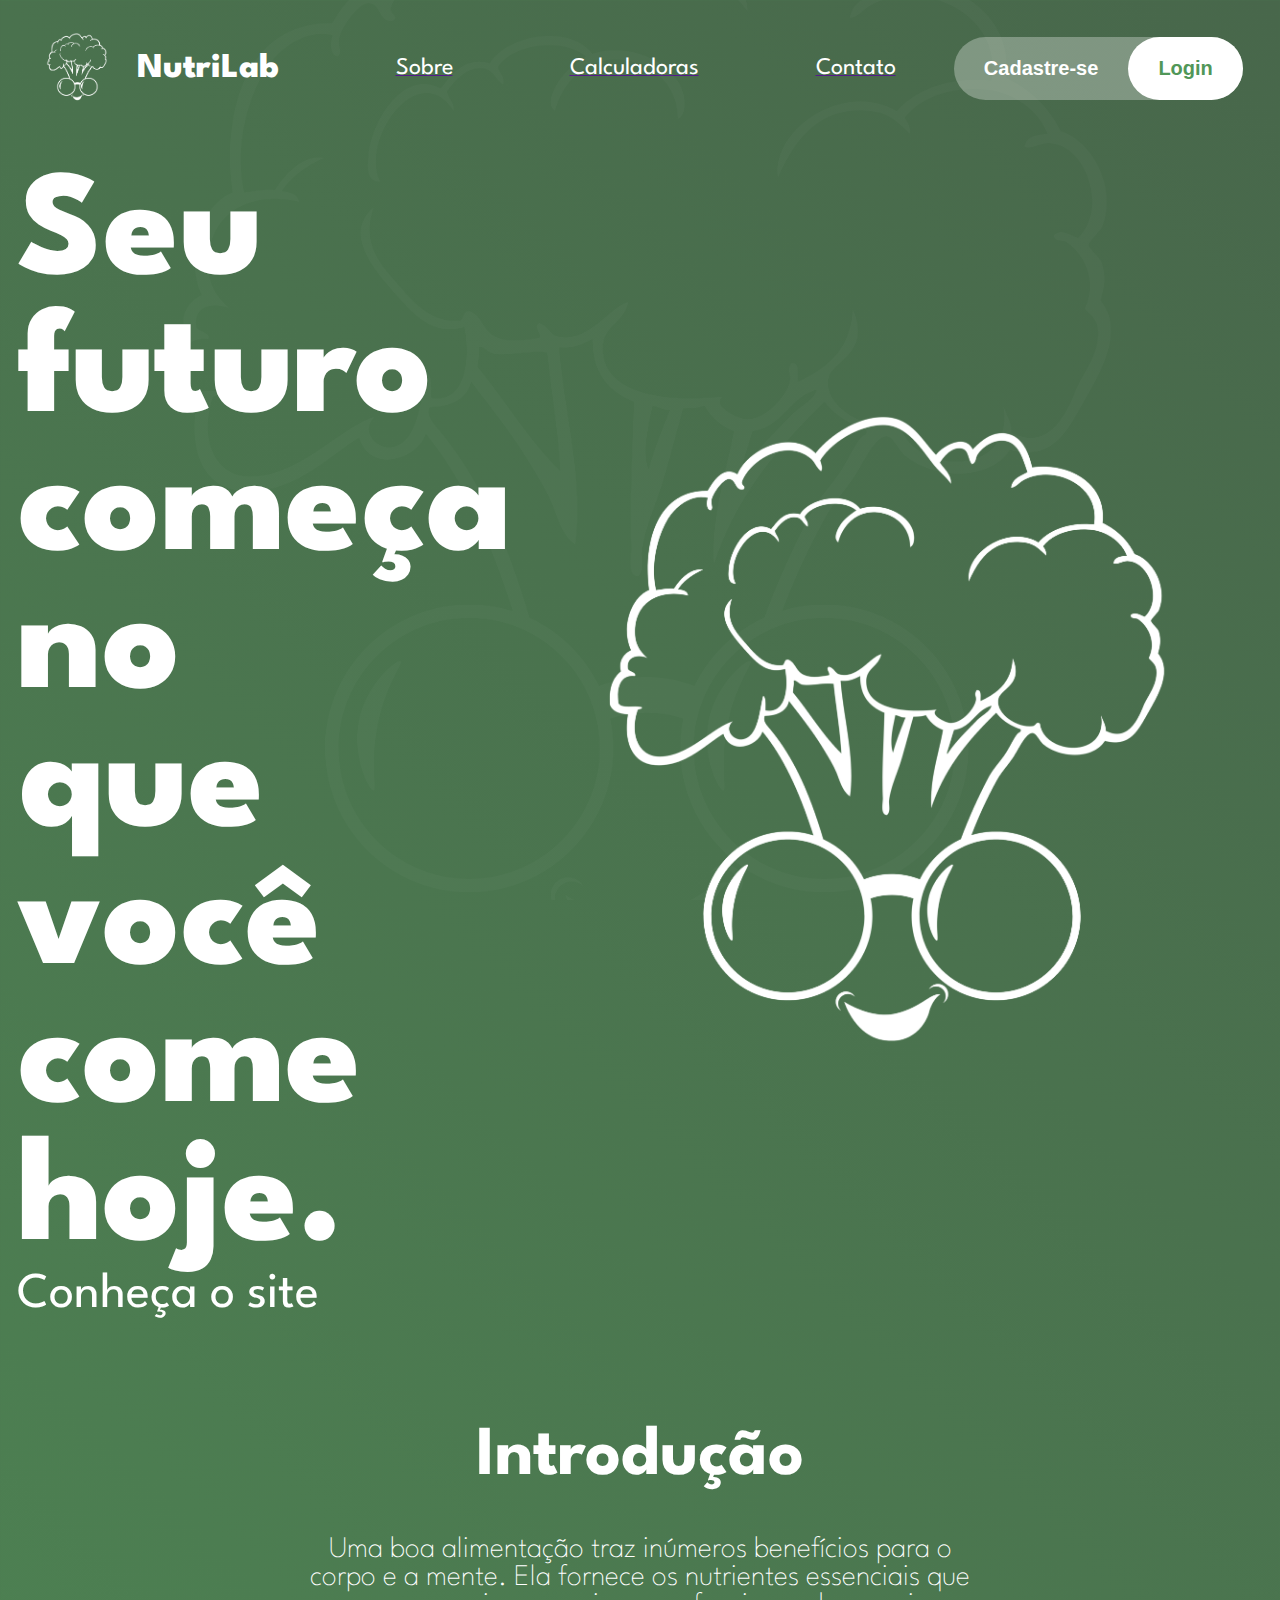
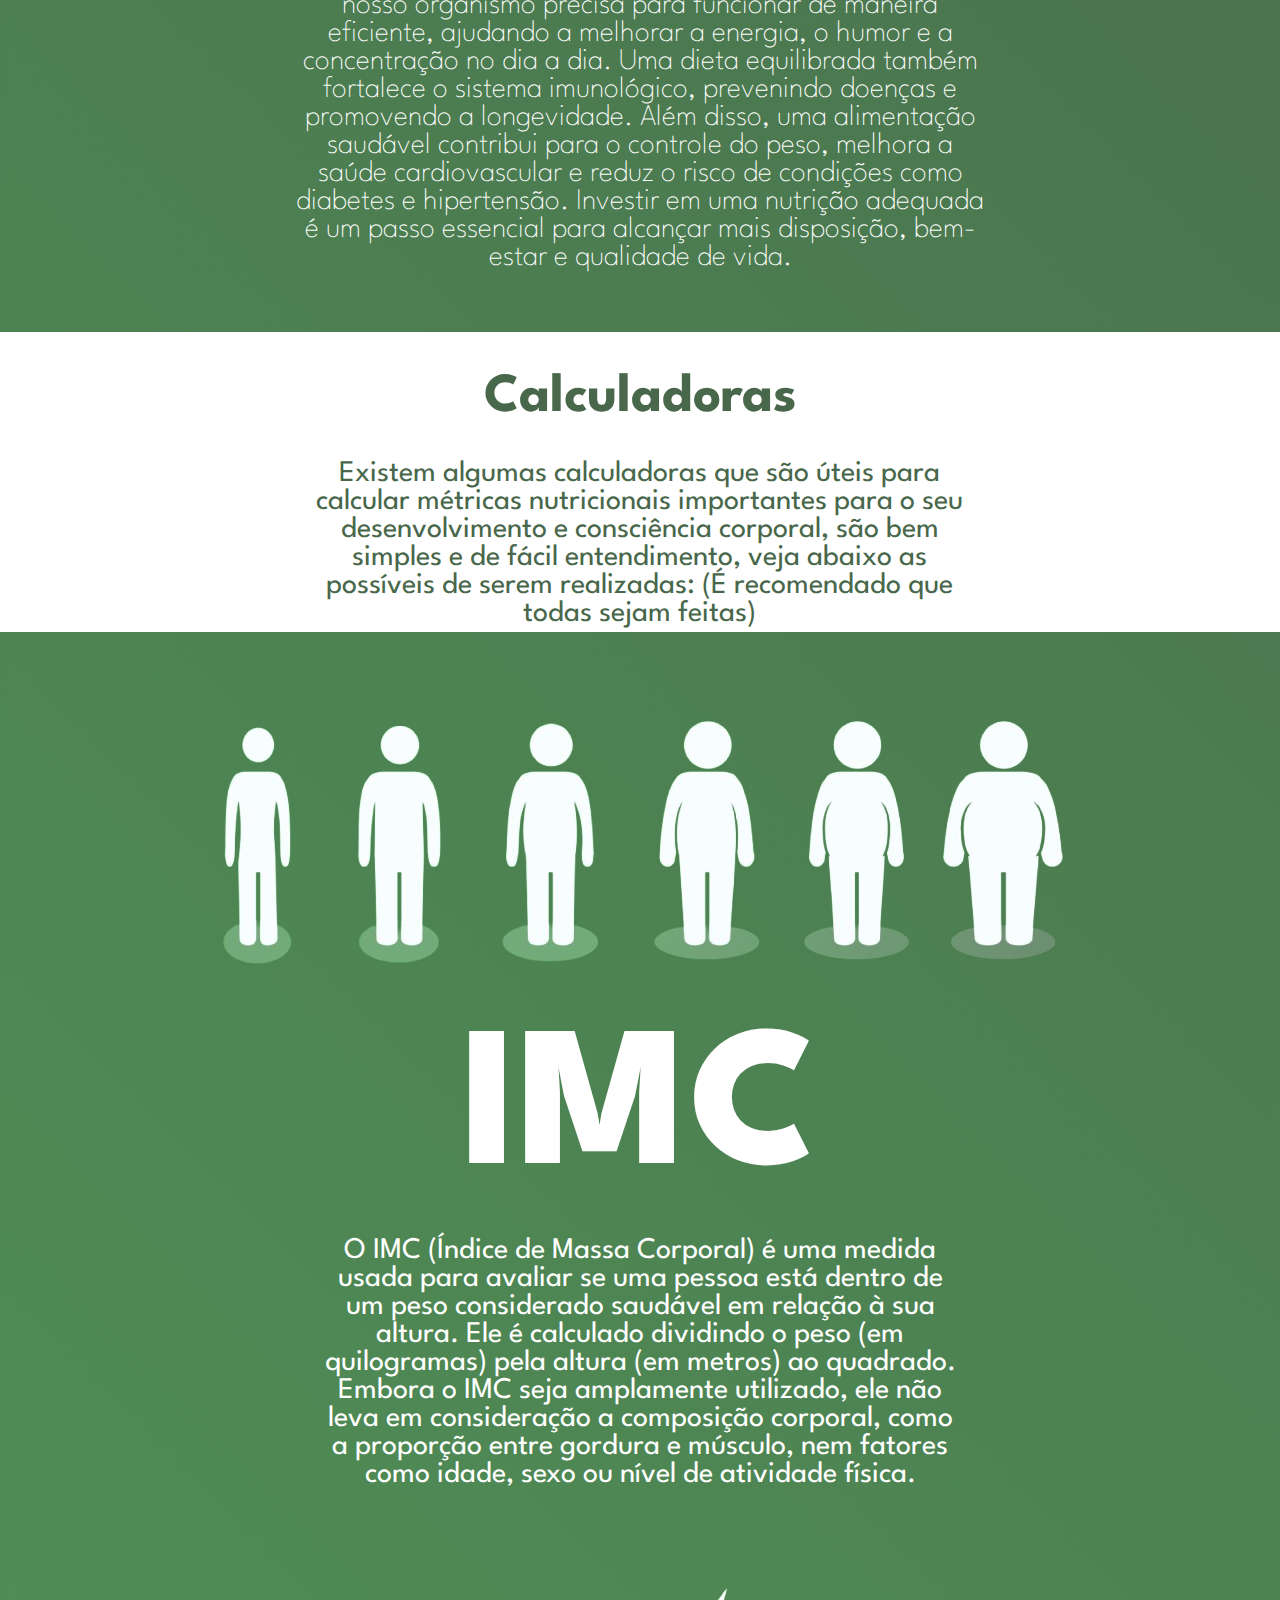
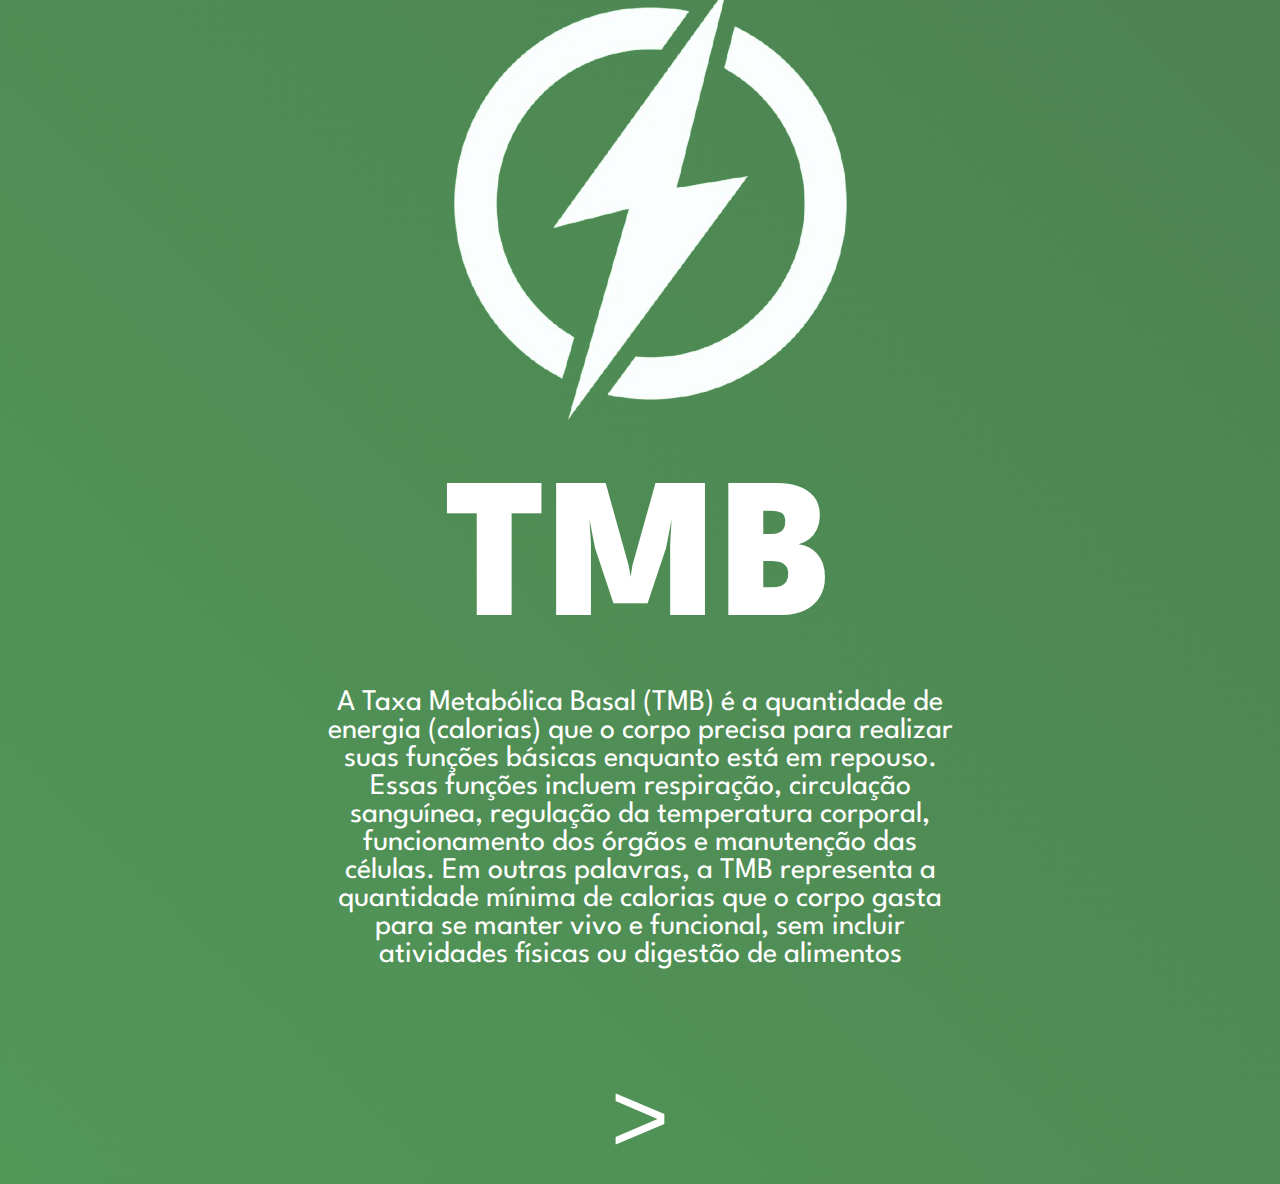
==== index.html @ c56b8fe9 "Atualização" ====
<!DOCTYPE html>
<html lang="pt-br">

<head>
    <meta charset="UTF-8">
    <meta name="viewport" content="width=device-width, initial-scale=1.0">
    <title>NutriLab</title>

    <link rel="stylesheet" href="./style.css">
    <link href="https://fonts.googleapis.com/css2?family=League+Spartan:wght@400;700&display=swap" rel="stylesheet">

</head>

<body>

    <div class="navbar">

        <div class="logonavbar">
            <img src="./assets/2.png" alt=""> <span>NutriLab</span>
        </div>

        <div class="itens">
            <a href=""><span>Sobre</span></a>
            <a href=""><span>Calculadoras</span></a>
            <a href=""><span>Contato</span></a>
        </div>

        <div class="botoes">

            <div class="botao1">
                <button onclick="cadastrar()">
                    <a href=""><span>Cadastre-se</span></a>
                </button>
            </div>

            <div class="botao2">
                <button onclick="login()">
                    <a href=""><span>Login</span></a>
                </button>
            </div>

        </div>

    </div>

    <div class="banner">

        <div class="textos">

            <div class="slogan">

                <span>

                    Seu futuro <br>
                    começa no <br>
                    que você <br>
                    come hoje. <br>

                </span>

            </div>

            <div class="mensagem">

                <span>Conheça o site</span>

            </div>

        </div>

        <div class="imagemBanner">

            <img src="./assets/2.png" alt="">

        </div>

    </div>

    <div class="alinhar">

        <div class="introducao">

            <h1>Introdução</h1>

            <span>
                Uma boa alimentação traz inúmeros benefícios para o corpo e a mente. Ela fornece os nutrientes
                essenciais que nosso organismo precisa para funcionar de maneira eficiente, ajudando a melhorar a
                energia, o humor e a concentração no dia a dia. Uma dieta equilibrada também fortalece o sistema
                imunológico, prevenindo doenças e promovendo a longevidade. Além disso, uma alimentação saudável
                contribui para o controle do peso, melhora a saúde cardiovascular e reduz o risco de condições como
                diabetes e hipertensão. Investir em uma nutrição adequada é um passo essencial para alcançar mais
                disposição, bem-estar e qualidade de vida.
            </span>

        </div>

        <div class="calc">

            <h1>Calculadoras</h1>

            <span>
                Existem algumas calculadoras que são úteis para calcular métricas nutricionais importantes para
                o seu desenvolvimento e consciência corporal, são bem simples e de fácil entendimento, veja abaixo
                as possíveis de serem realizadas: (É recomendado que todas sejam feitas)
            </span>

        </div>

        <div class="calculadora">

            <div class="imgText">

                <div class="imgIMC">

                    <img src="./assets/imc-removebg-preview.png" alt="">

                </div>

                <div class="name">

                    <span>IMC</span>

                </div>

                <div class="desc">

                    <p>O IMC (Índice de Massa Corporal) é uma medida usada para avaliar se uma pessoa está dentro de um
                        peso considerado saudável em relação à sua altura. Ele é calculado dividindo o peso (em
                        quilogramas) pela altura (em metros) ao quadrado. Embora o IMC seja amplamente utilizado, ele
                        não leva em consideração a composição corporal, como a proporção entre gordura e músculo, nem
                        fatores como idade, sexo ou nível de atividade física.</p>

                </div>

            </div>

        </div>

        <div class="calculadora">

            <div class="imgText">

                <div class="imgIMC">

                    <img src="./assets/tmb-removebg-preview.png" alt="">

                </div>

                <div class="name">

                    <span>TMB</span>

                </div>

                <div class="desc">

                    <p>A Taxa Metabólica Basal (TMB) é a quantidade de energia (calorias) que o corpo precisa para
                        realizar suas funções básicas enquanto está em repouso. Essas funções incluem respiração,
                        circulação sanguínea, regulação da temperatura corporal, funcionamento dos órgãos e manutenção
                        das células. Em outras palavras, a TMB representa a quantidade mínima de calorias que o corpo
                        gasta para se manter vivo e funcional, sem incluir atividades físicas ou digestão de alimentos
                    </p>

                </div>

            </div>

        </div>

        <div class="botaoTroca">

            <button onclick="trocar()">></button>

        </div>

    </div>

</body>

</html>
---- style.css ----
body {
    font-family: 'League Spartan', sans-serif;
    background-image: linear-gradient(45deg, #519758, #48674B);
    display: flex;
    flex-direction: column;
    justify-content: center;
}

body::before {
    content: "";
    position: absolute;
    top: 0;
    left: 0;
    width: 100%;
    height: 100%;
    background-image: url(./assets/2.png);
    background-size: cover;
    background-position: center;
    z-index: 1;
    opacity: 0.025;
}

.navbar {
    color: white;
    display: flex;
    justify-content: space-around;
    flex-direction: row;
    align-items: center;
    margin-top: 20px;
}

.logonavbar {
    display: flex;
    align-items: center;
    width: 300px;
}

.logonavbar img {
    width: 80px;
}

.logonavbar span {
    padding-left: 20px;
    font-size: 35px;
    font-weight: 800;
}

.itens span {
    font-size: 150%;
    color: #fff;
}

.itens {
    width: 500px;
    display: flex;
    justify-content: space-between;
    align-items: center;
}

.botoes {
    display: flex;
    background-color: rgba(255, 255, 255, 0.30);
    border-radius: 40px;
    }

.botao1 button {
        background: none;
        color: white;
        border: none;
        border-radius: 10px;
        padding: 20px 30px 20px 30px;
        font-weight: 550;
        font-size: 20px;
        border-radius: 60px;
    }
    
    .botao2 button {
        background-color: #fff;
        color: white;
        border: none;
        border-radius: 10px;
        padding: 20px 30px 20px 30px;
        font-weight: 550;
        font-size: 20px;
        border-radius: 60px;
}

.botao2 a {
    color: #519758;
    text-decoration: none;
}

.botao1 a {
    color: #fff;
    text-decoration: none;
}

.banner {
    display: flex;
    justify-content: center;
    align-items: center;
    padding: 60px;
}

.banner img {
    width: 750px;
}

.banner .slogan span {
    font-size: 150px;
    color: #fff;
    font-weight: 800;
    
}

.banner .mensagem span {
    font-size: 50px;
    color: #fff;
}

.alinhar {
    display: flex;
    justify-content: center;
    align-items: center;
    flex-direction: column;
    gap: 60px;
}

.introducao {
    display: flex;
    flex-direction: column;
    justify-content: center;
    align-items: center;
}

.introducao h1 {
    color: #fff;
    font-size: 70px;
}

.introducao span {
    color: #fff;
    font-size: 30px;
    text-align: center;
    width: 55%;
    font-weight:lighter;
}

.calc {
    display: flex;
    flex-direction: column;
    justify-content: center;
    align-items: center;
    background-color: #fff;
    width: 200%;
    padding: 50px;
    height: 200px;
}

.calc h1 {
    font-size: 55px;
    color: #48674B;
}

.calc span {
    font-size: 30px;
    text-align: center;
    width: 27%;
    color: #48674B;
}

.calculadora {
    display: flex;
    
}

.calculadora .desc{
    display: flex;
    justify-content: center;
    flex-direction: column;
    width: 100%;
    align-items: center;
}

.calculadora .imgText{
    display: flex;
    justify-content: center;
    flex-direction: column;
    align-items: center;
    width: 100%;

}

.imgIMC img {
    padding-bottom: 40px;
}

.calculadora span {
    color: #fff;
    font-size: 200px;
    font-weight: 800;
}

.calculadora p {
    color: #fff;
    width:50%;
    text-align: center;
    font-size: 30px;
}

.botaoTroca button {
    color: #fff;
    font-size: 100px;
    background: none;
    border: none;
}
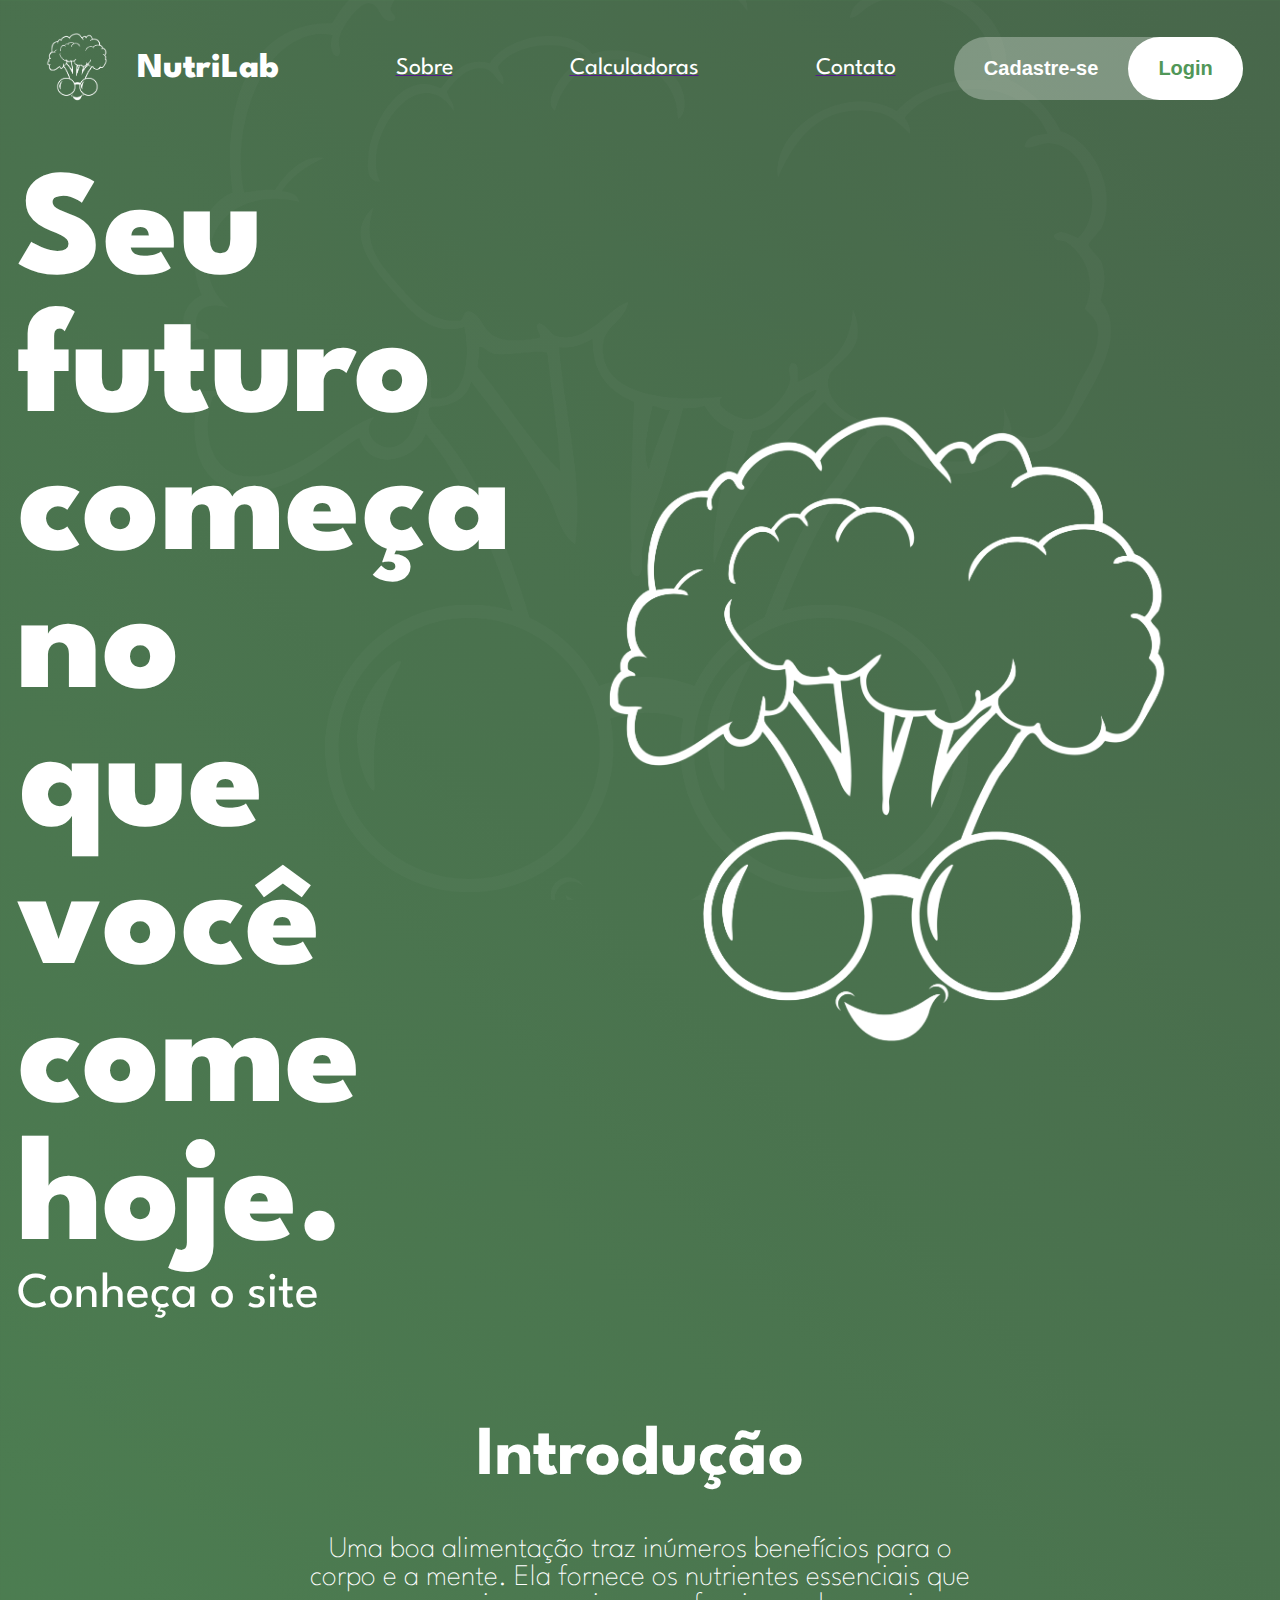
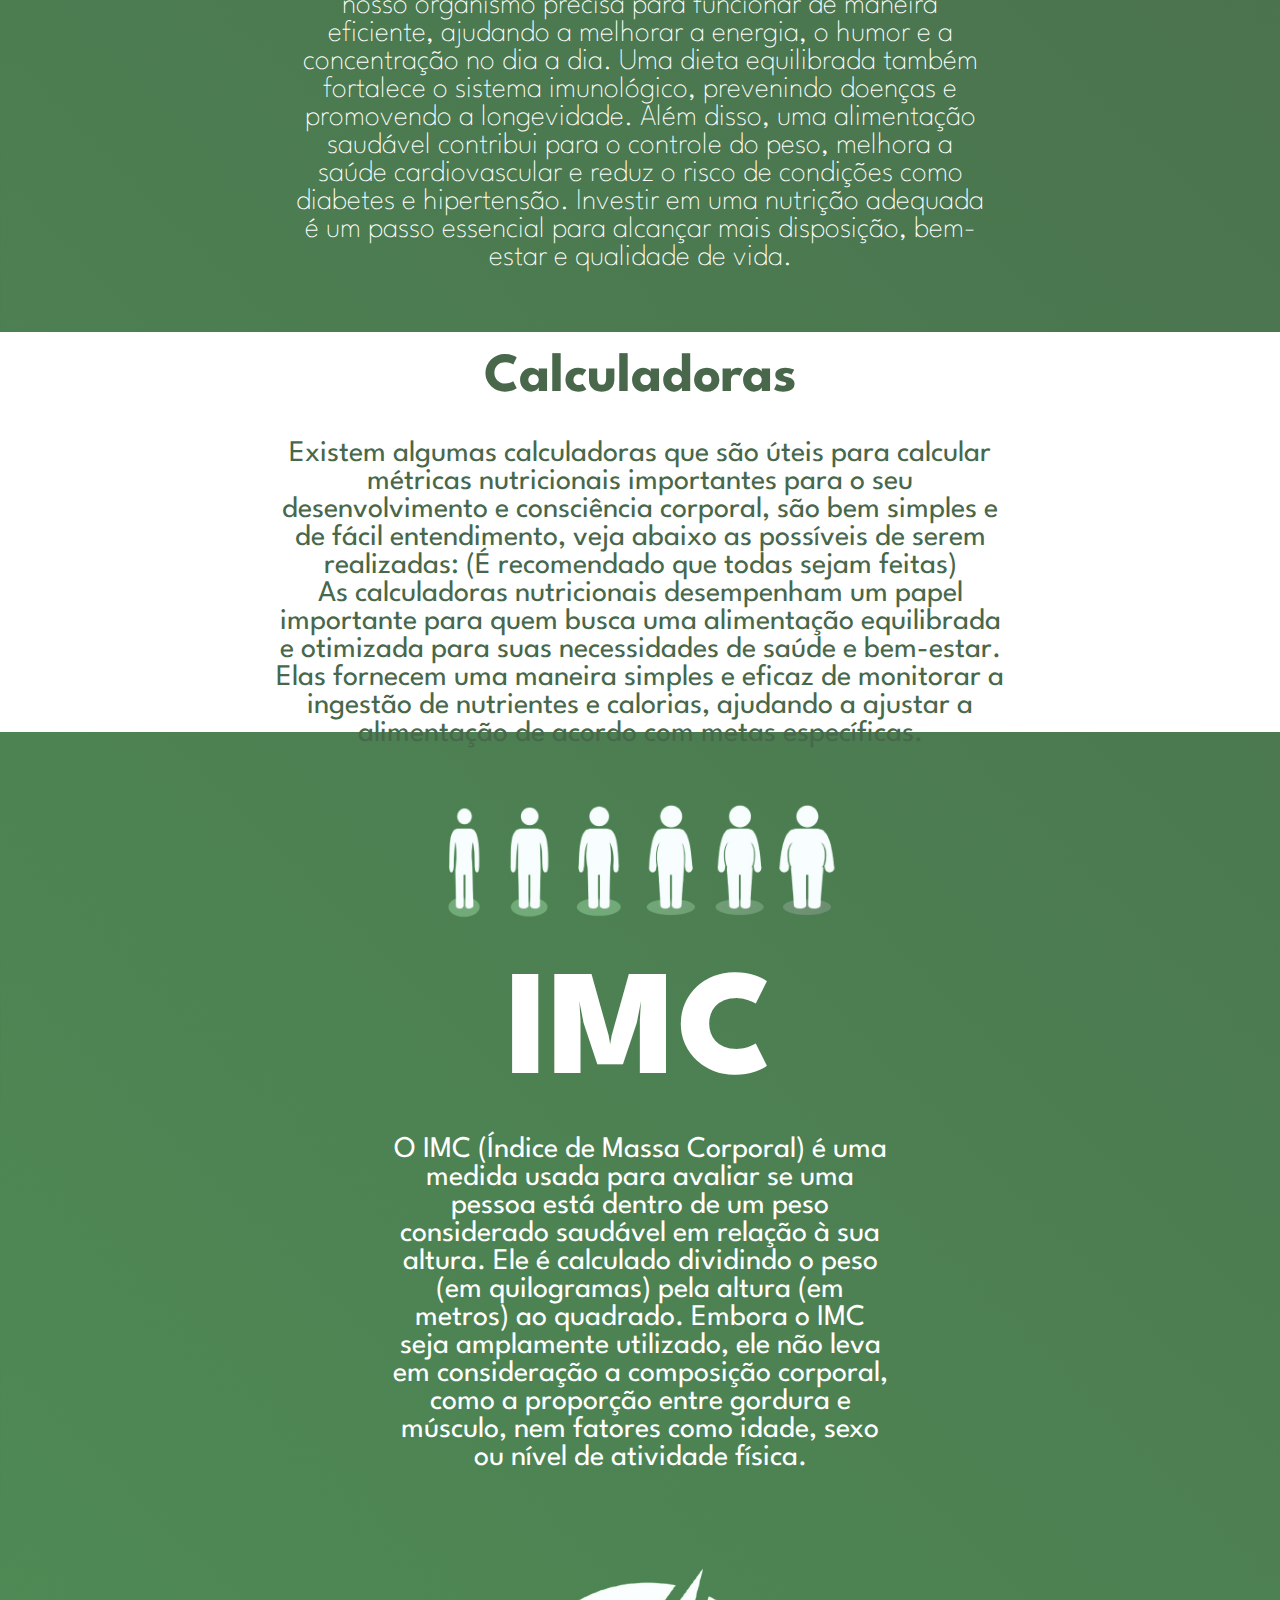
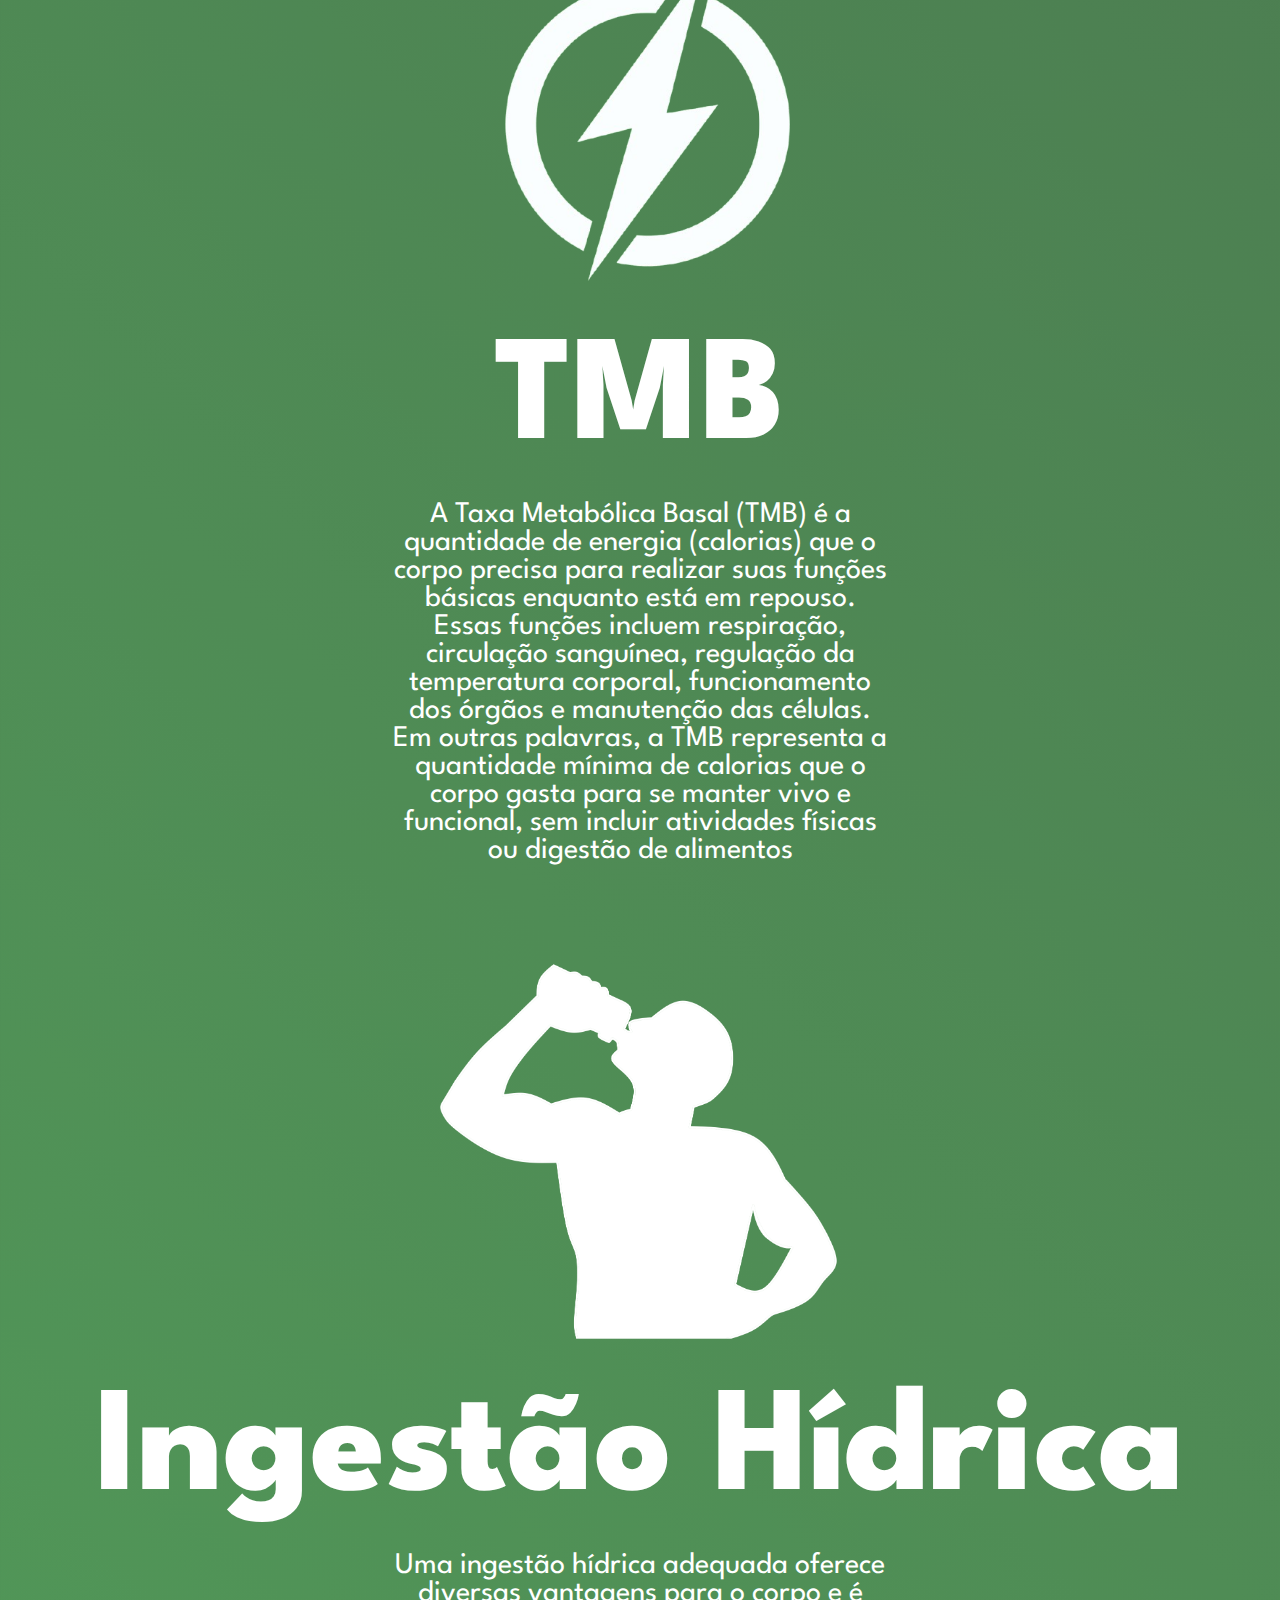
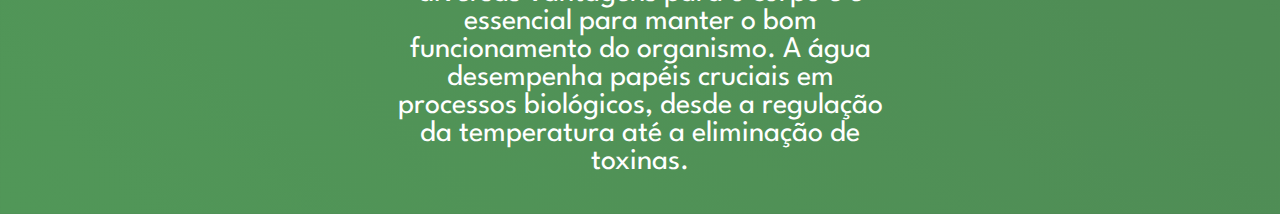
==== commit 7b415dcc: "Atualização" ====
--- a/index.html
+++ b/index.html
@@ -101,7 +101,8 @@
             <span>
                 Existem algumas calculadoras que são úteis para calcular métricas nutricionais importantes para
                 o seu desenvolvimento e consciência corporal, são bem simples e de fácil entendimento, veja abaixo
-                as possíveis de serem realizadas: (É recomendado que todas sejam feitas)
+                as possíveis de serem realizadas: (É recomendado que todas sejam feitas) <br>
+                As calculadoras nutricionais desempenham um papel importante para quem busca uma alimentação equilibrada e otimizada para suas necessidades de saúde e bem-estar. Elas fornecem uma maneira simples e eficaz de monitorar a ingestão de nutrientes e calorias, ajudando a ajustar a alimentação de acordo com metas específicas.
             </span>
 
         </div>
@@ -167,11 +168,33 @@
 
         </div>
 
-        <div class="botaoTroca">
-
-            <button onclick="trocar()">></button>
-
-        </div>
+        <div class="calculadora">
+
+            <div class="imgText">
+
+                <div class="imgIMC">
+
+                    <img src="./assets/inngestao.png" alt="">
+
+                </div>
+
+                <div class="name">
+
+                    <span>Ingestão Hídrica </span>
+
+                </div>
+
+                <div class="desc">
+
+                    <p>Uma ingestão hídrica adequada oferece diversas vantagens para o corpo e é essencial para manter o bom funcionamento do organismo. A água desempenha papéis cruciais em processos biológicos, desde a regulação da temperatura até a eliminação de toxinas.
+                    </p>
+
+                </div>
+
+            </div>
+
+        </div>
+
 
     </div>
 
--- a/style.css
+++ b/style.css
@@ -146,15 +146,20 @@
     font-weight:lighter;
 }
 
+.calculadoras {
+    display: flex;
+    flex-direction: row;
+}
+
 .calc {
     display: flex;
     flex-direction: column;
     justify-content: center;
     align-items: center;
     background-color: #fff;
-    width: 200%;
+    width: 96%;
     padding: 50px;
-    height: 200px;
+    height: 300px;
 }
 
 .calc h1 {
@@ -165,7 +170,7 @@
 .calc span {
     font-size: 30px;
     text-align: center;
-    width: 27%;
+    width: 60%;
     color: #48674B;
 }
 
@@ -178,26 +183,27 @@
     display: flex;
     justify-content: center;
     flex-direction: column;
+    width: 80%;
+    align-items: center;
+}
+
+.calculadora .imgText{
+    display: flex;
+    justify-content: center;
+    flex-direction: column;
+    align-items: center;
     width: 100%;
-    align-items: center;
-}
-
-.calculadora .imgText{
-    display: flex;
-    justify-content: center;
-    flex-direction: column;
-    align-items: center;
-    width: 100%;
-
-}
-
-.imgIMC img {
+
+}
+
+.calculadora img {
+    width: 400px;
     padding-bottom: 40px;
 }
 
 .calculadora span {
     color: #fff;
-    font-size: 200px;
+    font-size: 150px;
     font-weight: 800;
 }
 
@@ -207,10 +213,3 @@
     text-align: center;
     font-size: 30px;
 }
-
-.botaoTroca button {
-    color: #fff;
-    font-size: 100px;
-    background: none;
-    border: none;
-}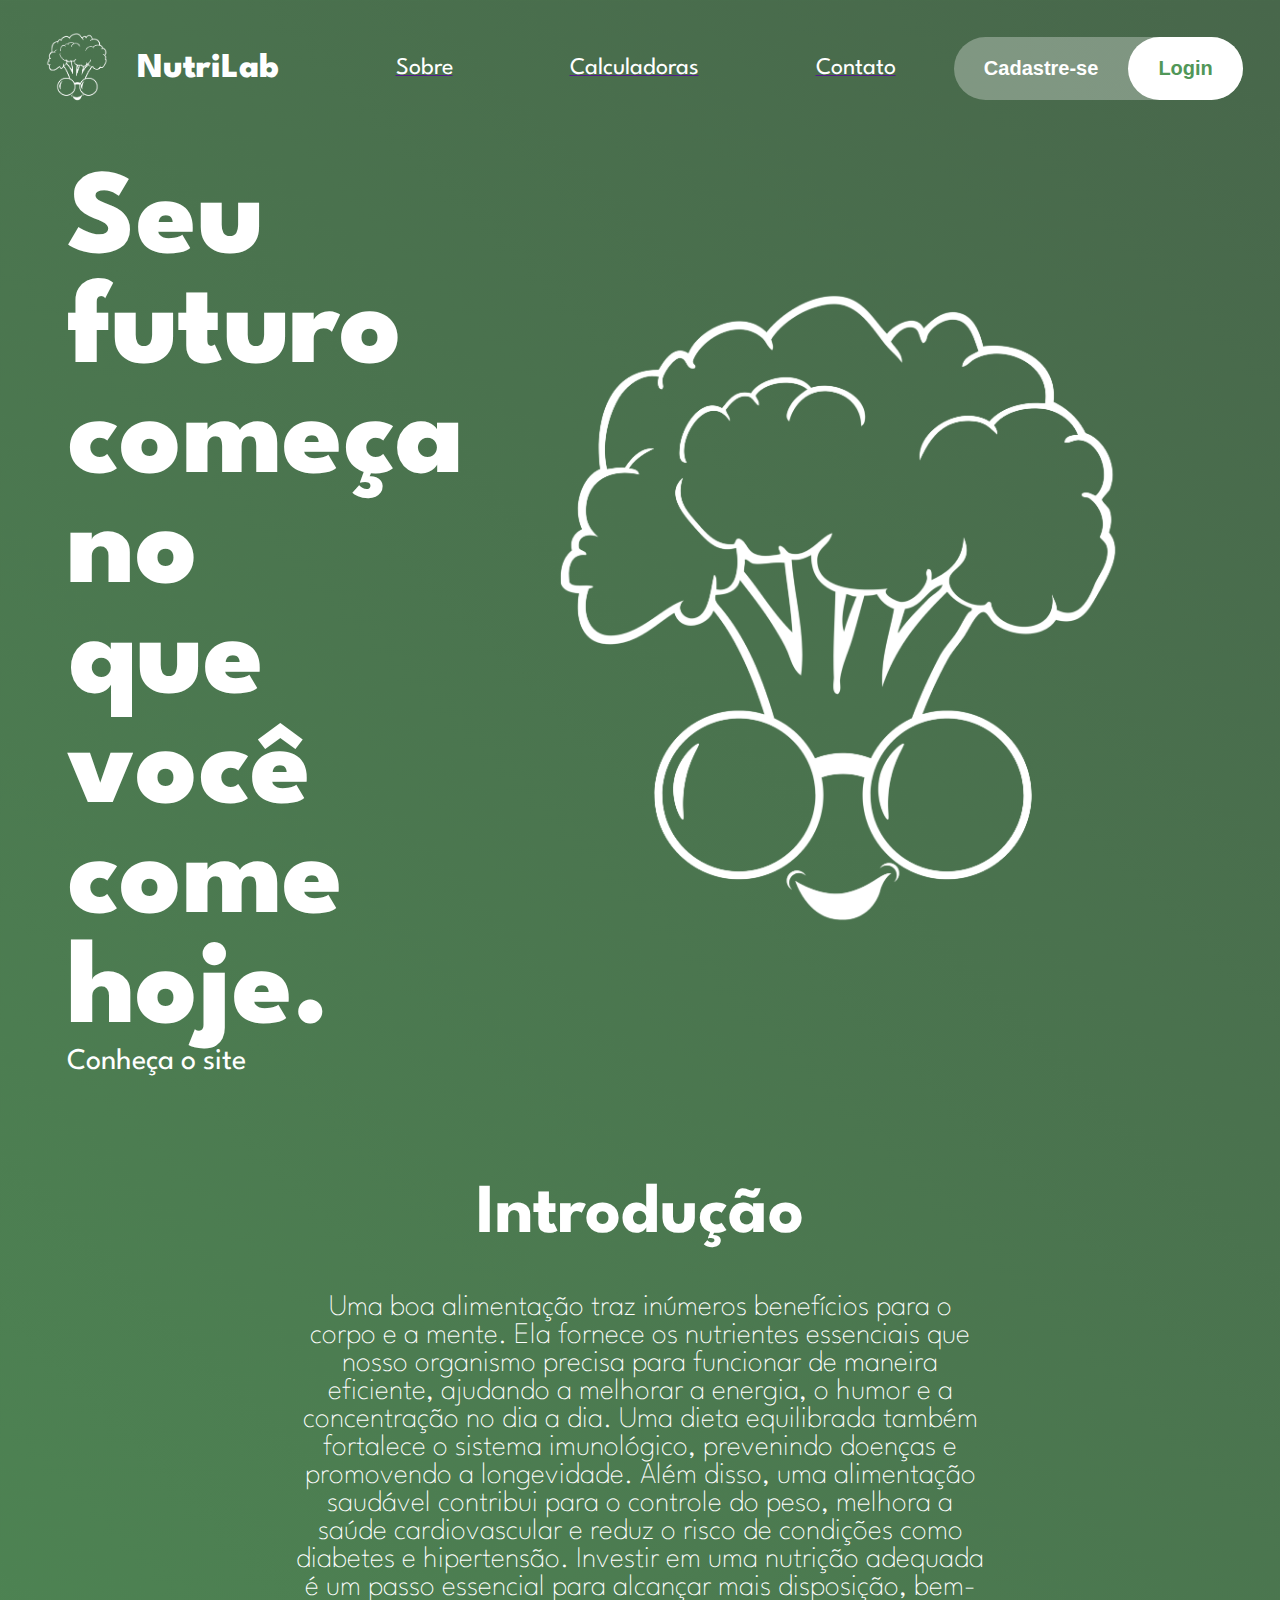
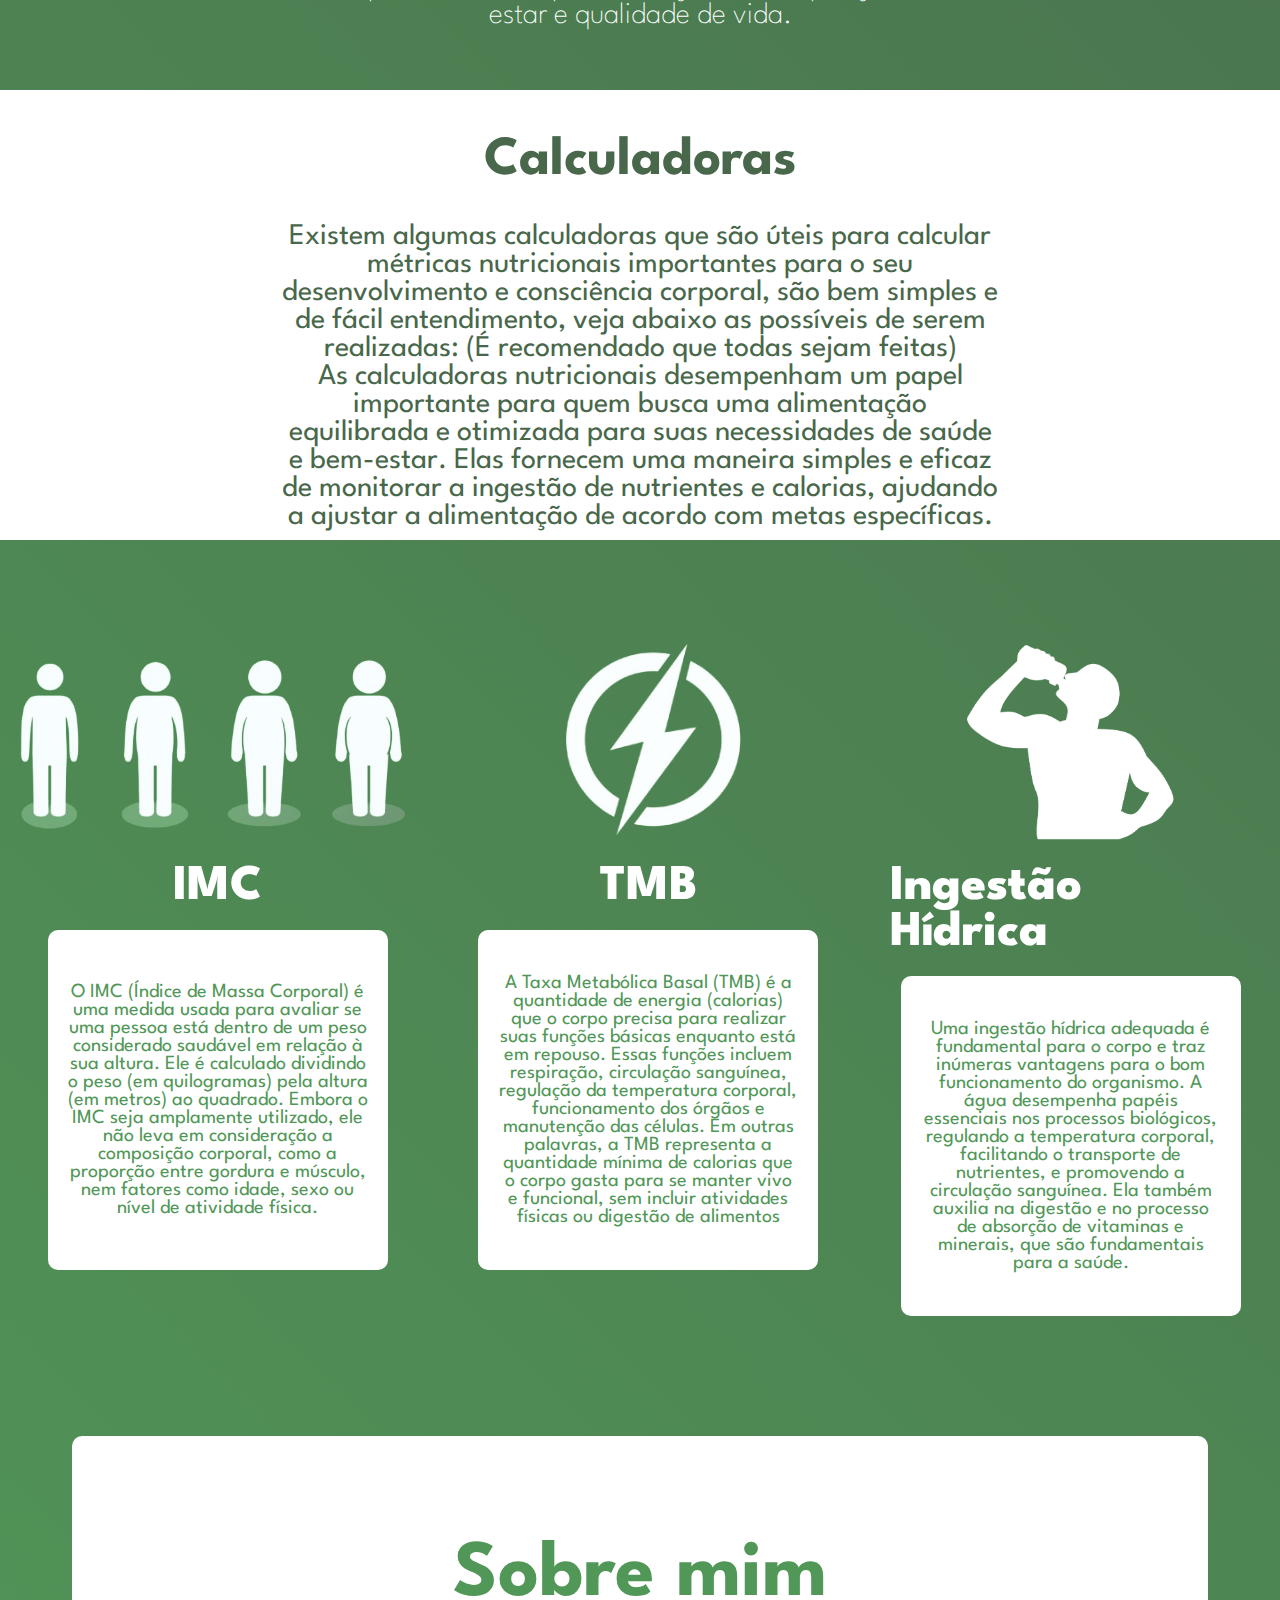
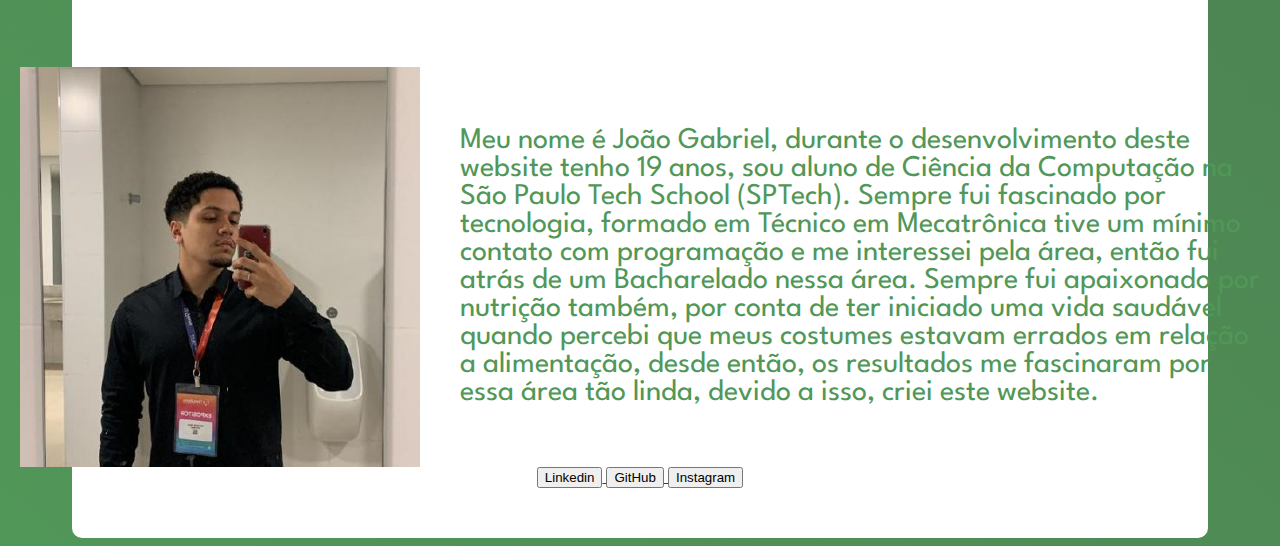
==== commit a51e82bb: "Atualização" ====
--- a/index.html
+++ b/index.html
@@ -5,7 +5,7 @@
     <meta charset="UTF-8">
     <meta name="viewport" content="width=device-width, initial-scale=1.0">
     <title>NutriLab</title>
-
+    <link rel="icon" href="./assets/2.png" type="image/x-icon">
     <link rel="stylesheet" href="./style.css">
     <link href="https://fonts.googleapis.com/css2?family=League+Spartan:wght@400;700&display=swap" rel="stylesheet">
 
@@ -102,34 +102,107 @@
                 Existem algumas calculadoras que são úteis para calcular métricas nutricionais importantes para
                 o seu desenvolvimento e consciência corporal, são bem simples e de fácil entendimento, veja abaixo
                 as possíveis de serem realizadas: (É recomendado que todas sejam feitas) <br>
-                As calculadoras nutricionais desempenham um papel importante para quem busca uma alimentação equilibrada e otimizada para suas necessidades de saúde e bem-estar. Elas fornecem uma maneira simples e eficaz de monitorar a ingestão de nutrientes e calorias, ajudando a ajustar a alimentação de acordo com metas específicas.
+                As calculadoras nutricionais desempenham um papel importante para quem busca uma alimentação equilibrada
+                e otimizada para suas necessidades de saúde e bem-estar. Elas fornecem uma maneira simples e eficaz de
+                monitorar a ingestão de nutrientes e calorias, ajudando a ajustar a alimentação de acordo com metas
+                específicas.
             </span>
 
         </div>
 
-        <div class="calculadora">
-
-            <div class="imgText">
-
-                <div class="imgIMC">
-
-                    <img src="./assets/imc-removebg-preview.png" alt="">
+        <div class="container">
+
+            <div class="calculadora">
+
+                <div class="imgText">
+
+                    <div class="imgIMC">
+
+                        <img src="./assets/imc-removebg-preview.png" alt="" style="width: 400px;">
+
+                    </div>
+
+                    <div class="name">
+
+                        <span>IMC</span>
+
+                    </div>
+
+                    <div class="desc">
+
+                        <p>O IMC (Índice de Massa Corporal) é uma medida usada para avaliar se uma pessoa está dentro de
+                            um
+                            peso considerado saudável em relação à sua altura. Ele é calculado dividindo o peso (em
+                            quilogramas) pela altura (em metros) ao quadrado. Embora o IMC seja amplamente utilizado,
+                            ele
+                            não leva em consideração a composição corporal, como a proporção entre gordura e músculo,
+                            nem
+                            fatores como idade, sexo ou nível de atividade física.</p>
+
+                    </div>
 
                 </div>
 
-                <div class="name">
-
-                    <span>IMC</span>
+
+            </div>
+
+            <div class="calculadora">
+
+                <div class="imgText">
+
+                    <div class="imgIMC">
+
+                        <img src="./assets/tmb-removebg-preview.png" alt="">
+
+                    </div>
+
+                    <div class="name">
+
+                        <span>TMB</span>
+
+                    </div>
+
+                    <div class="desc">
+
+                        <p>A Taxa Metabólica Basal (TMB) é a quantidade de energia (calorias) que o corpo precisa para
+                            realizar suas funções básicas enquanto está em repouso. Essas funções incluem respiração,
+                            circulação sanguínea, regulação da temperatura corporal, funcionamento dos órgãos e
+                            manutenção
+                            das células. Em outras palavras, a TMB representa a quantidade mínima de calorias que o
+                            corpo
+                            gasta para se manter vivo e funcional, sem incluir atividades físicas ou digestão de
+                            alimentos
+                        </p>
+
+                    </div>
 
                 </div>
 
-                <div class="desc">
-
-                    <p>O IMC (Índice de Massa Corporal) é uma medida usada para avaliar se uma pessoa está dentro de um
-                        peso considerado saudável em relação à sua altura. Ele é calculado dividindo o peso (em
-                        quilogramas) pela altura (em metros) ao quadrado. Embora o IMC seja amplamente utilizado, ele
-                        não leva em consideração a composição corporal, como a proporção entre gordura e músculo, nem
-                        fatores como idade, sexo ou nível de atividade física.</p>
+
+            </div>
+
+            <div class="calculadora">
+
+                <div class="imgText">
+
+                    <div class="imgIMC">
+
+                        <img src="./assets/inngestao.png" alt="">
+
+                    </div>
+
+                    <div class="name">
+
+                        <span>Ingestão Hídrica </span>
+
+                    </div>
+
+                    <div class="desc">
+
+                        <p>Uma ingestão hídrica adequada é fundamental para o corpo e traz inúmeras vantagens para o bom funcionamento do organismo. A água desempenha papéis essenciais nos processos biológicos, regulando a temperatura corporal, facilitando o transporte de nutrientes, e promovendo a circulação sanguínea. Ela também auxilia na digestão e no processo de absorção de vitaminas e minerais, que são fundamentais para a saúde.
+                        </p>
+
+                    </div>
 
                 </div>
 
@@ -137,67 +210,39 @@
 
         </div>
 
-        <div class="calculadora">
-
-            <div class="imgText">
-
-                <div class="imgIMC">
-
-                    <img src="./assets/tmb-removebg-preview.png" alt="">
-
-                </div>
-
-                <div class="name">
-
-                    <span>TMB</span>
-
-                </div>
-
-                <div class="desc">
-
-                    <p>A Taxa Metabólica Basal (TMB) é a quantidade de energia (calorias) que o corpo precisa para
-                        realizar suas funções básicas enquanto está em repouso. Essas funções incluem respiração,
-                        circulação sanguínea, regulação da temperatura corporal, funcionamento dos órgãos e manutenção
-                        das células. Em outras palavras, a TMB representa a quantidade mínima de calorias que o corpo
-                        gasta para se manter vivo e funcional, sem incluir atividades físicas ou digestão de alimentos
-                    </p>
-
-                </div>
-
-            </div>
-
-        </div>
-
-        <div class="calculadora">
-
-            <div class="imgText">
-
-                <div class="imgIMC">
-
-                    <img src="./assets/inngestao.png" alt="">
-
-                </div>
-
-                <div class="name">
-
-                    <span>Ingestão Hídrica </span>
-
-                </div>
-
-                <div class="desc">
-
-                    <p>Uma ingestão hídrica adequada oferece diversas vantagens para o corpo e é essencial para manter o bom funcionamento do organismo. A água desempenha papéis cruciais em processos biológicos, desde a regulação da temperatura até a eliminação de toxinas.
-                    </p>
-
-                </div>
-
-            </div>
-
-        </div>
-
-
+        <div class="sobre">
+    
+            <div class="title">
+    
+                <h1> Sobre mim </h1>
+    
+            </div>
+    
+            <div class="descricaosobre">
+    
+                <img src="./assets/minhafoto.jpeg" alt="">
+    
+                <span>Meu nome é João Gabriel, durante o desenvolvimento deste website tenho 19 anos, sou aluno de Ciência
+                    da Computação na São Paulo Tech School (SPTech). Sempre fui fascinado por tecnologia, formado em Técnico
+                    em Mecatrônica tive um mínimo contato com programação e me interessei pela área, então fui atrás de um
+                    Bacharelado nessa área. Sempre fui apaixonado por nutrição também, por conta de ter iniciado uma vida
+                    saudável quando percebi que meus costumes estavam errados em relação a alimentação, desde então, os
+                    resultados me fascinaram por essa área tão linda, devido a isso, criei este website.</span>
+    
+            </div>
+
+            <div class="redes">
+
+                <a href=""> <button> Linkedin </button> </a>
+                <a href=""> <button> GitHub </button> </a>
+                <a href=""> <button> Instagram </button> </a>
+
+            </div>
+    
+        </div>
     </div>
 
+
 </body>
 
 </html>--- a/style.css
+++ b/style.css
@@ -5,7 +5,7 @@
     flex-direction: column;
     justify-content: center;
 }
-
+/* 
 body::before {
     content: "";
     position: absolute;
@@ -18,7 +18,7 @@
     background-position: center;
     z-index: 1;
     opacity: 0.025;
-}
+} */
 
 .navbar {
     color: white;
@@ -107,14 +107,14 @@
 }
 
 .banner .slogan span {
-    font-size: 150px;
+    font-size: 120px;
     color: #fff;
     font-weight: 800;
     
 }
 
 .banner .mensagem span {
-    font-size: 50px;
+    font-size: 30px;
     color: #fff;
 }
 
@@ -157,9 +157,9 @@
     justify-content: center;
     align-items: center;
     background-color: #fff;
-    width: 96%;
+    width: 95%;
     padding: 50px;
-    height: 300px;
+    height: 350px;
 }
 
 .calc h1 {
@@ -174,42 +174,99 @@
     color: #48674B;
 }
 
+.container {
+    display: flex;
+    justify-content: space-between;
+    align-items: flex-start;
+    width: 100%;
+    gap: 20px;
+    padding: 20px;
+}
+
 .calculadora {
     display: flex;
-    
-}
-
-.calculadora .desc{
-    display: flex;
-    justify-content: center;
-    flex-direction: column;
-    width: 80%;
-    align-items: center;
-}
-
-.calculadora .imgText{
-    display: flex;
-    justify-content: center;
-    flex-direction: column;
-    align-items: center;
-    width: 100%;
-
+    justify-content: center;
+    align-items: center;
+    flex-direction: column;
+    width: 30%;
+    padding: 20px;
+    border-radius: 8px;
+}
+
+.calculadora .desc {
+    display: flex;
+    justify-content: center;
+    flex-direction: column;
+    align-items: center;
+}
+
+.calculadora .imgText {
+    display: flex;
+    justify-content: center;
+    flex-direction: column;
+    align-items: center;
 }
 
 .calculadora img {
+    width: 100%;
+    height: 200px;
+    object-fit: cover;
+    padding-bottom: 20px;
+    border-radius: 8px;
+}
+
+
+.calculadora span {
+    color: #fff;
+    font-size: 50px;
+    font-weight: 800;
+}
+
+.calculadora p {
+    background-color: #fff;
+    padding: 20px;
+    border-radius: 10px;
+    color: #519758;
+    width: 100%;
+    max-width: 300px;
+    min-height: 300px;
+    text-align: center;
+    font-size: 20px;
+    display: flex;
+    justify-content: center;
+    align-items: center;
+}
+
+
+
+.sobre {
+    background-color: #fff;
+    color: #519758;
+    width: 82%;
+    display: flex;
+    justify-content: center;
+    flex-direction: column;
+    align-items: center;
+    padding: 50px;
+    border-radius: 10px;
+}
+
+.sobre h1 {
+    font-size: 80px;
+}
+
+.sobre img {
     width: 400px;
-    padding-bottom: 40px;
-}
-
-.calculadora span {
-    color: #fff;
-    font-size: 150px;
-    font-weight: 800;
-}
-
-.calculadora p {
-    color: #fff;
-    width:50%;
-    text-align: center;
-    font-size: 30px;
-}
+    padding-right: 40px;
+}
+
+.sobre span {
+    font-size: 30px;
+    width: 800px;
+}
+
+.descricaosobre {
+    display: flex;
+    align-items: center;
+    justify-content: space-around;
+}
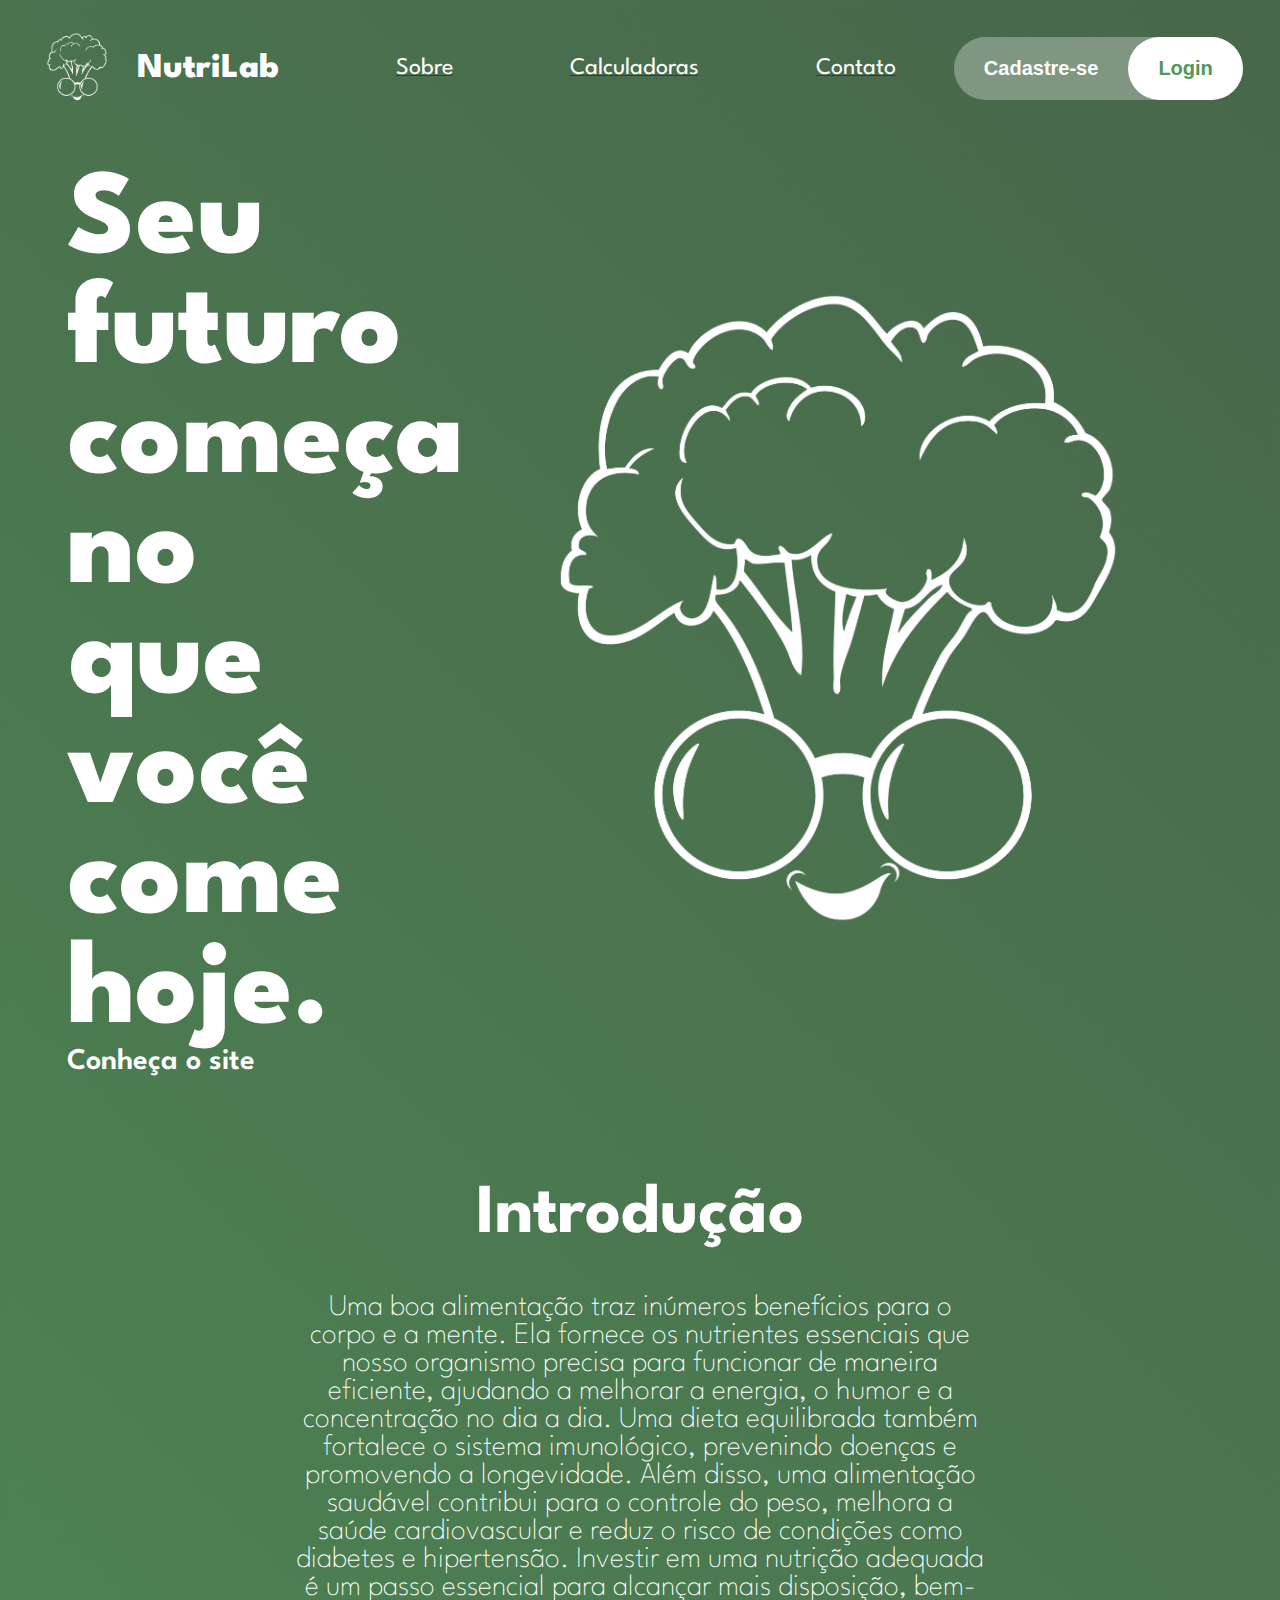
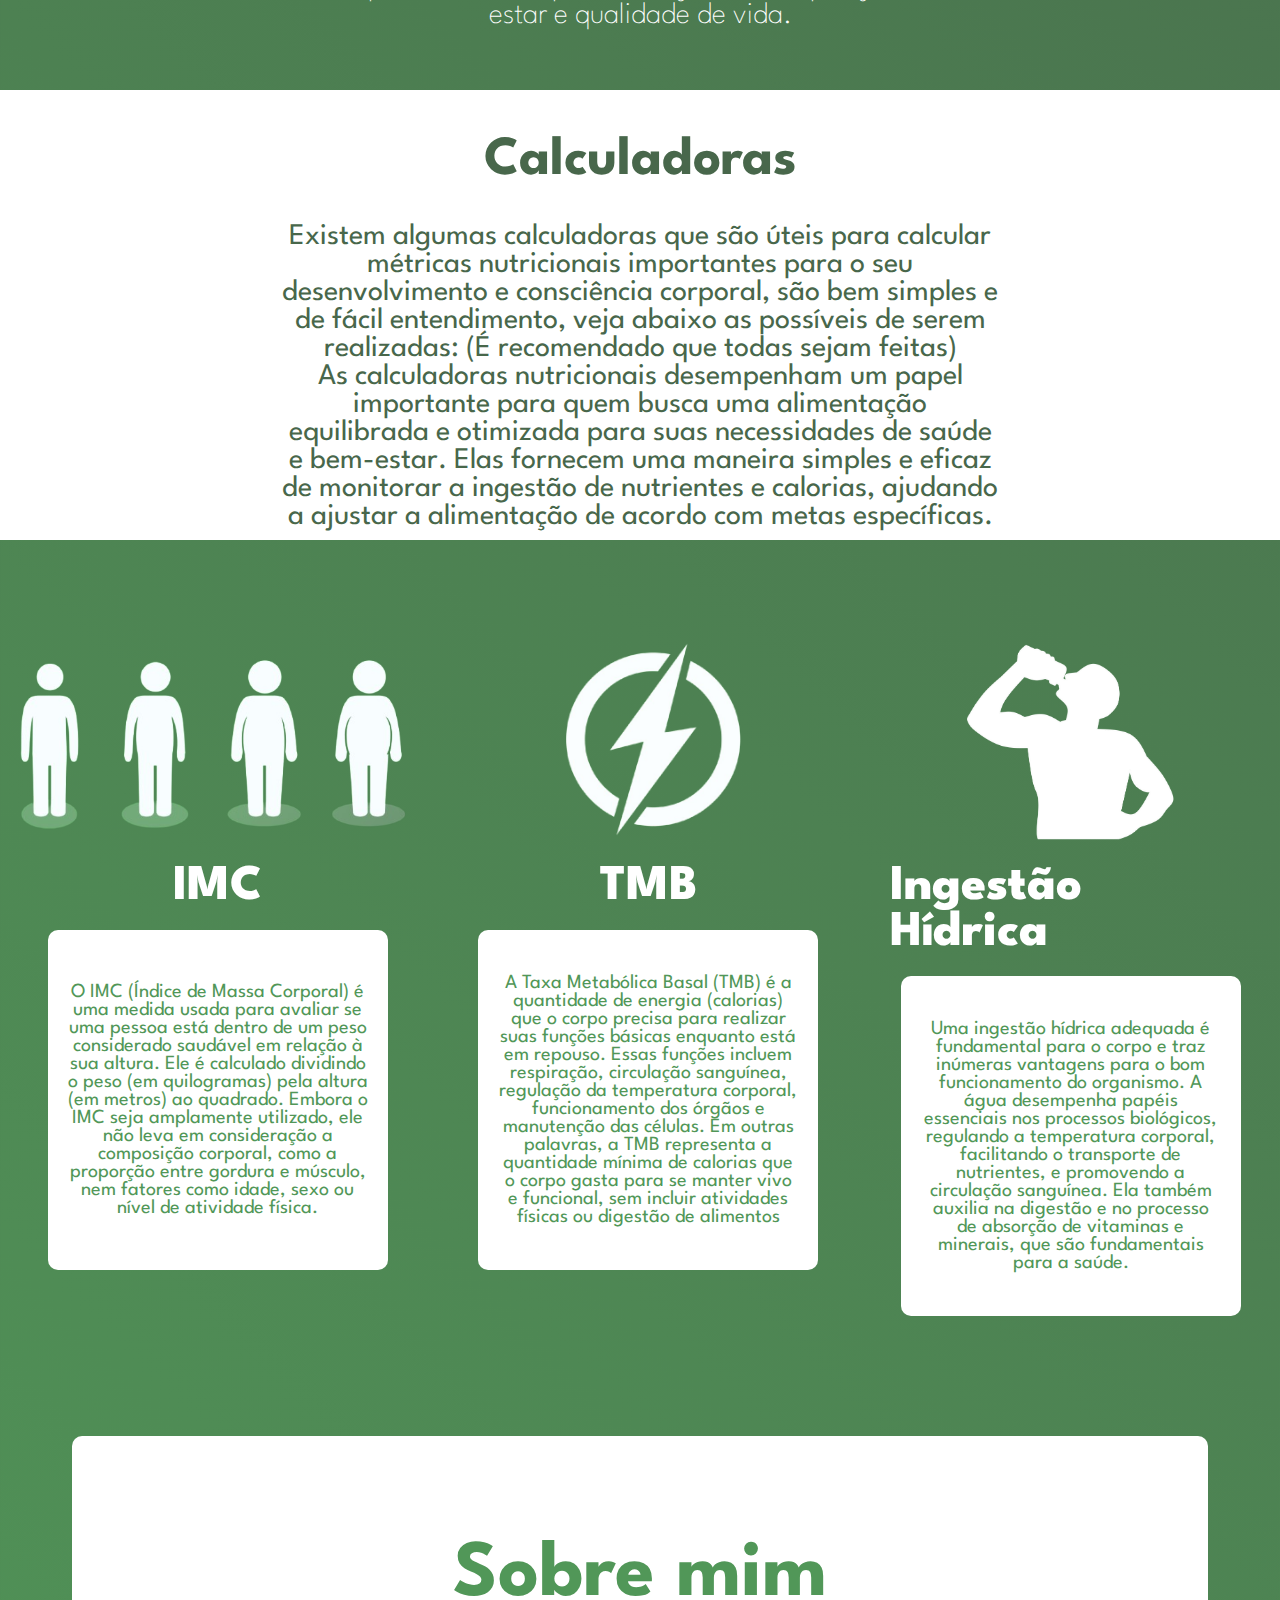
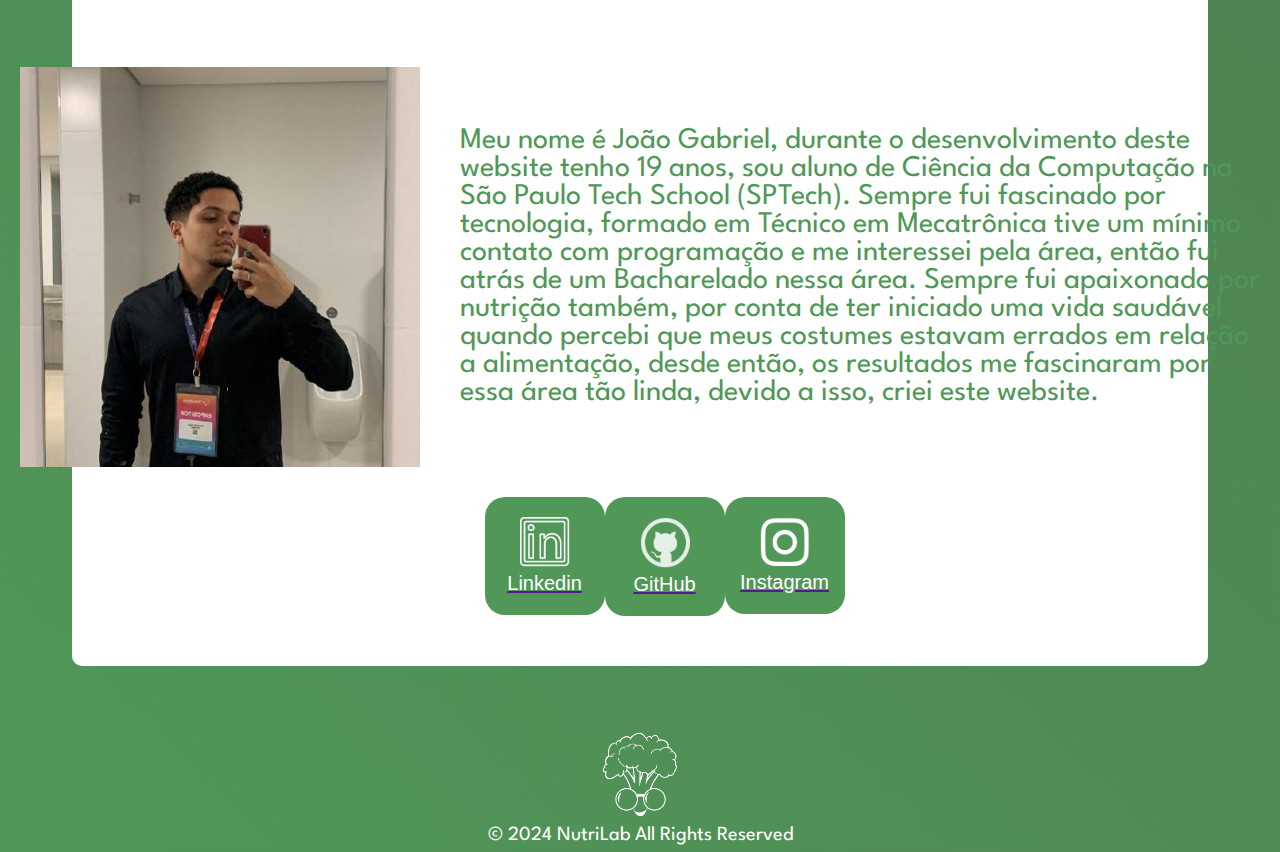
==== commit e0e46e54: "Atualização" ====
--- a/index.html
+++ b/index.html
@@ -233,12 +233,20 @@
 
             <div class="redes">
 
-                <a href=""> <button> Linkedin </button> </a>
-                <a href=""> <button> GitHub </button> </a>
-                <a href=""> <button> Instagram </button> </a>
-
-            </div>
-    
+                <a href=""> <button> <img src="./assets/linkedin.png" alt=""> Linkedin </button> </a>
+                <a href=""> <button> <img src="./assets/github.png" alt=""> GitHub </button> </a>
+                <a href=""> <button> <img src="./assets/instagram.png" alt=""> Instagram </button> </a>
+
+            </div>
+    
+        </div>
+
+        <div class="footer">
+
+            <img src="./assets/2.png" alt="" style="width: 100px;">
+            <span> © 2024 NutriLab All Rights Reserved </span>
+
+
         </div>
     </div>
 
--- a/style.css
+++ b/style.css
@@ -5,8 +5,8 @@
     flex-direction: column;
     justify-content: center;
 }
-/* 
-body::before {
+
+/* body::before {
     content: "";
     position: absolute;
     top: 0;
@@ -18,7 +18,7 @@
     background-position: center;
     z-index: 1;
     opacity: 0.025;
-} */
+}  */
 
 .navbar {
     color: white;
@@ -270,3 +270,162 @@
     align-items: center;
     justify-content: space-around;
 }
+
+.redes {
+    display: flex;
+    justify-content: space-around;
+    width: 30%;
+}
+
+.redes button {
+    border: none;
+    background-color: #519758;
+    color: #fff;
+    padding: 20px;
+    font-size: 20px;
+    margin-top: 30px;
+    border-radius: 20px;
+    width: 120px;
+    display: flex;
+    justify-content: center;
+    align-items: center;
+    flex-direction: column;
+}
+
+.redes button img {
+    width: 50px;
+    padding: 0;
+    margin-bottom: 5px;
+}
+
+.footer {
+    display: flex;
+    justify-content: center;
+    align-items: center;
+    flex-direction: column;
+    color: #fff;
+    font-size: 20px;
+}
+
+.containerlec {
+    background-color: #fff;
+    display: flex;
+    align-items: center;
+    padding: 2vh;
+    width: 70%;
+    border-radius: 20px;
+    margin-top: 40px;
+}
+
+.campos {
+    display: flex;
+    flex-direction: column;
+    width: 50%;
+    color:#519758;
+    margin-left: 60px;
+}
+
+.mensagem span {
+    font-size: 30px;
+    font-weight: 600;
+}
+
+
+.campos img {
+    width: 100px;
+}
+
+.campos button {
+    border: none;
+    background-image: linear-gradient(45deg, #519758, #48674B);
+    width: 71%;
+    border-radius: 20px;
+    height: 50px;
+    color: #fff;
+    margin-top: 10px;
+    font-weight: 600;
+}
+
+.apresentacao {
+    background-image: linear-gradient(45deg, #519758, #48674B);
+    width: 50%;
+    border-radius: 20px;
+    display: flex;
+    justify-content: center;
+    flex-direction: column;
+    align-items: center;
+    padding: 20px;
+    height: 700px;
+}
+
+.apresentacao .titulo {
+    color: #fff;
+    font-weight: 600;
+    font-size: 100px;
+}
+
+.apresentacao span {
+    color: #fff;
+    font-size: 40px;
+}
+
+.apresentacao p {
+    color: #fff;
+    font-size: 50px;
+}
+
+.apresentacao img {
+    width: 350px;
+}
+
+.inputs {
+    display: flex;
+    flex-direction: column;
+    gap: 10px;
+}
+
+.inputs input {
+    border: solid 2px #519758;
+    width: 70%;
+    border-radius: 20px;
+    height: 40px;
+    text-align: center;
+    color:#48674B;
+}
+
+.pergunta {
+    display: flex;
+    align-self: center;
+}
+
+.home {
+    border: none;
+    border-radius: 12px;
+    padding: 10px;
+    font-size: 20px;
+    margin-top: 20px;
+    color: #519758;
+}
+
+.camposcadastro {
+    display: flex;
+    flex-direction: column;
+    width: 50%;
+    color:#519758;
+    margin-left: 60px;
+}
+.camposcadastro img {
+    width: 100px;
+}
+
+.camposcadastro button {
+    border: none;
+    background-image: linear-gradient(45deg, #519758, #48674B);
+    width: 71%;
+    border-radius: 20px;
+    height: 50px;
+    color: #fff;
+    margin-top: 10px;
+    font-weight: 600;
+}
+
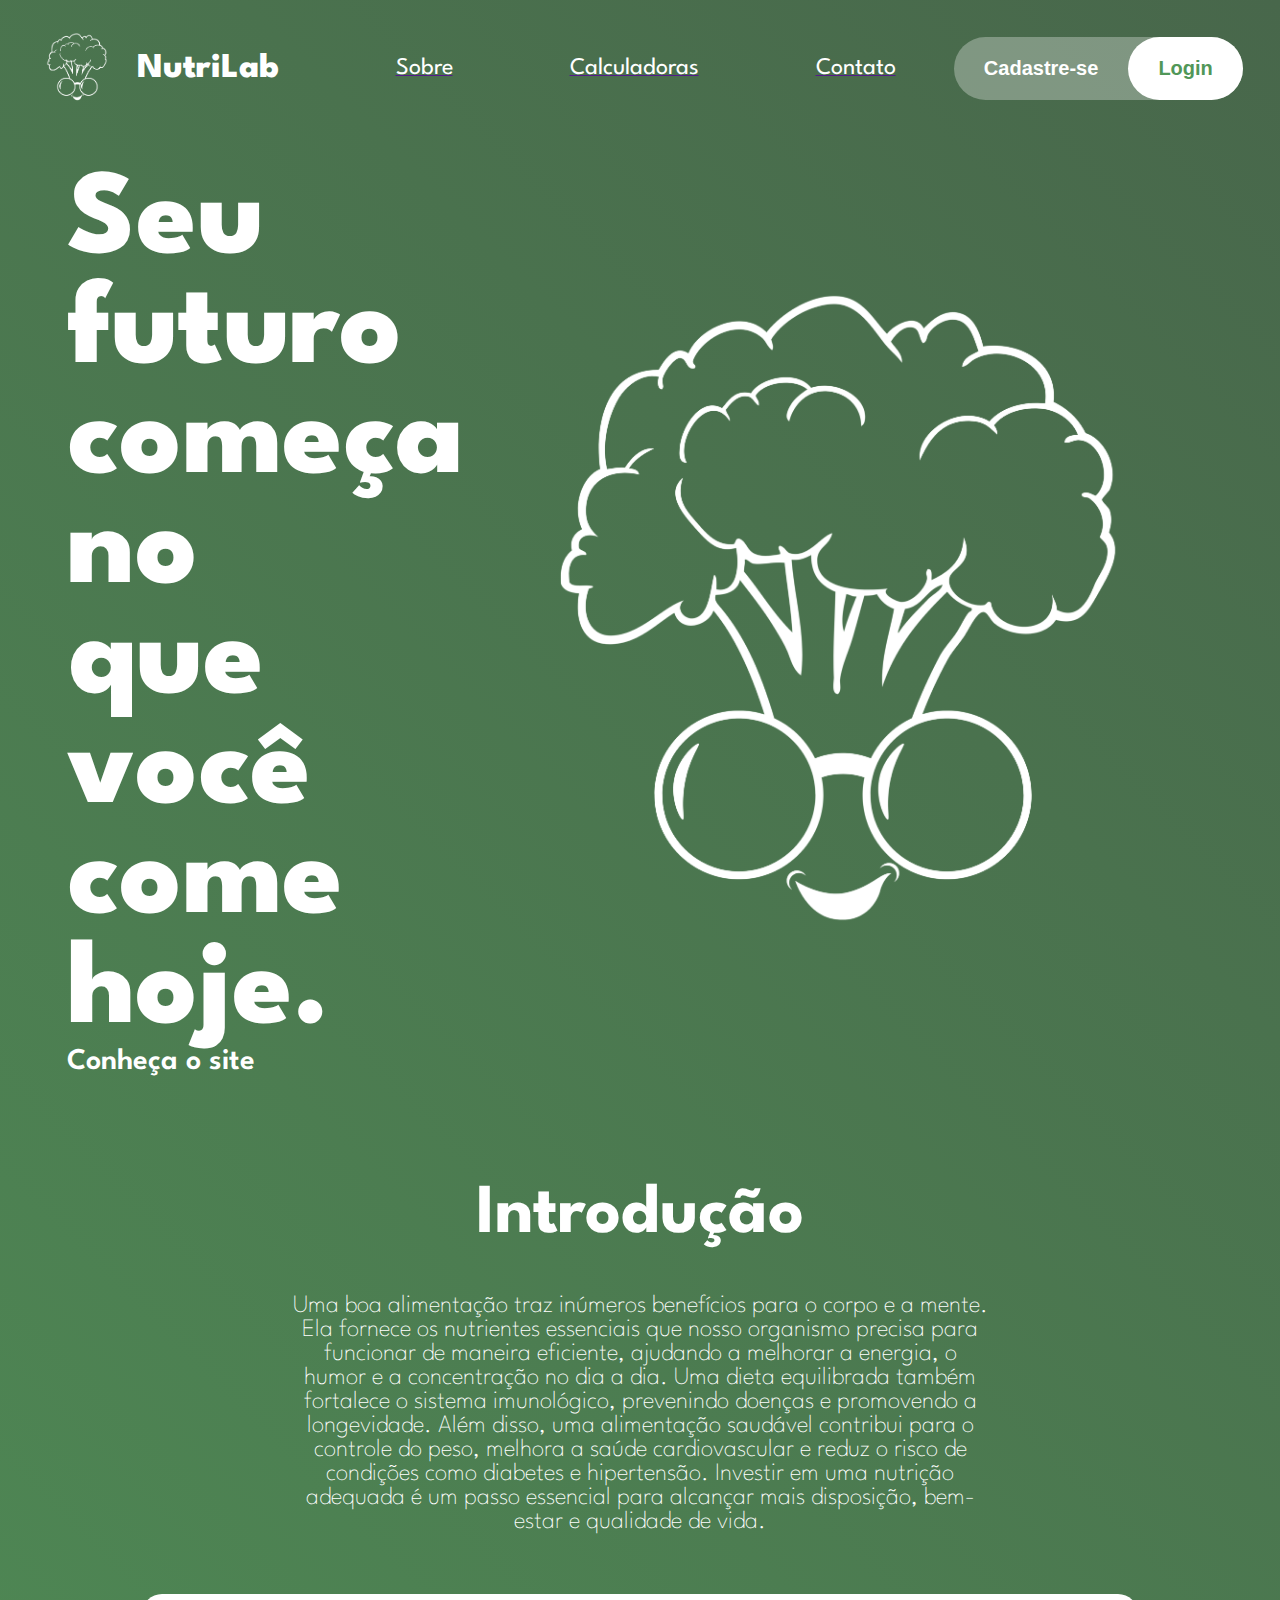
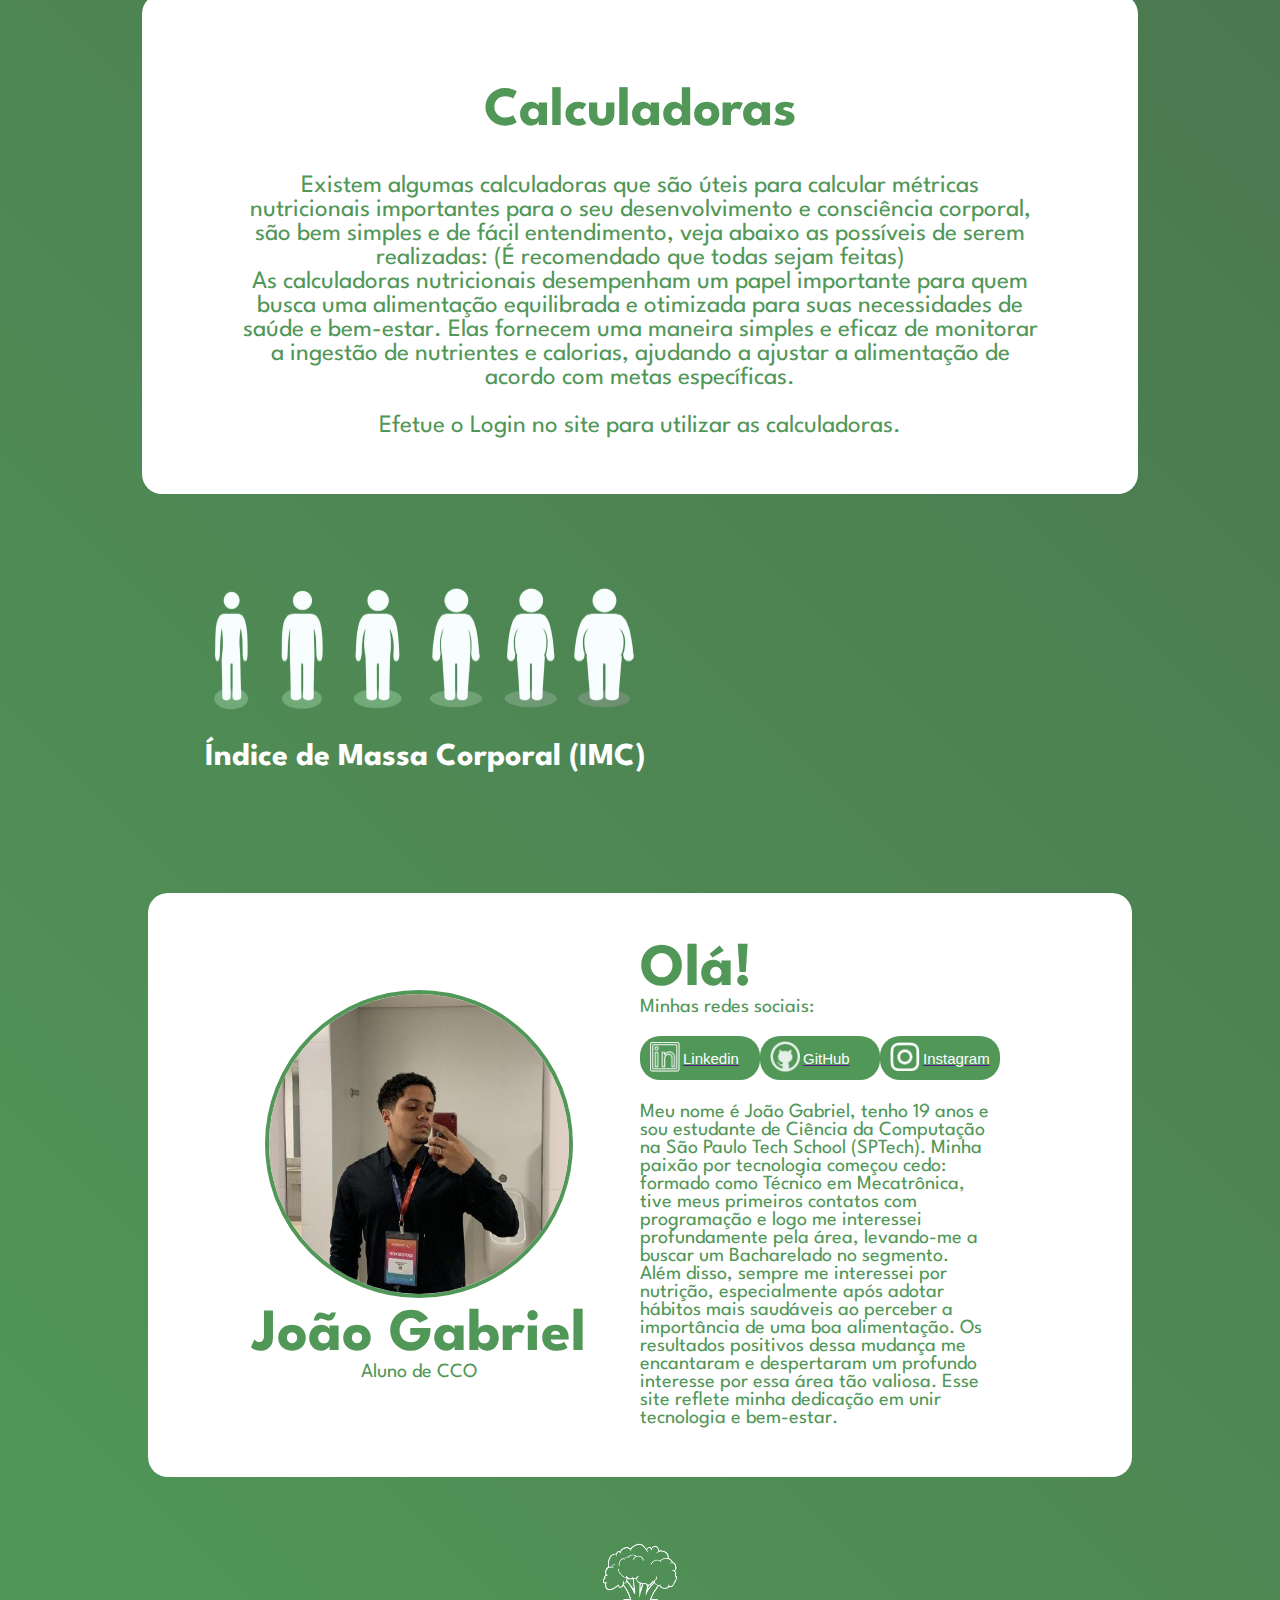
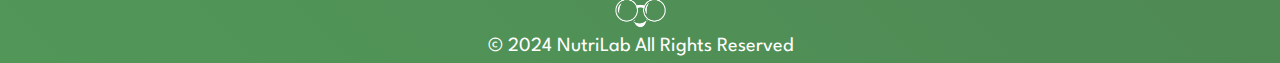
==== commit fcea259b: "Atualização da Landing Page" ====
--- a/index.html
+++ b/index.html
@@ -105,104 +105,66 @@
                 As calculadoras nutricionais desempenham um papel importante para quem busca uma alimentação equilibrada
                 e otimizada para suas necessidades de saúde e bem-estar. Elas fornecem uma maneira simples e eficaz de
                 monitorar a ingestão de nutrientes e calorias, ajudando a ajustar a alimentação de acordo com metas
-                específicas.
+                específicas. <br> <br>
+
+                Efetue o Login no site para utilizar as calculadoras.
             </span>
 
         </div>
 
         <div class="container">
 
-            <div class="calculadora">
+            <div class="imgCalc">
 
-                <div class="imgText">
+                <img src="./assets/imc-removebg-preview.png" alt="">
+                <h1>Índice de Massa Corporal (IMC)</h1>
+        <!-- <span>O IMC (Índice de Massa Corporal) é uma medida usada para avaliar se uma pessoa está dentro de um peso
+            considerado saudável em relação à sua altura. Ele é calculado dividindo o peso (em quilogramas) pela
+            altura (em metros) ao quadrado. Embora o IMC seja amplamente utilizado, ele não leva em consideração a
+            composição corporal, como a proporção entre gordura e músculo, nem fatores como idade, sexo ou nível de
+            atividade física.</span> -->
+            </div>
 
-                    <div class="imgIMC">
+            <div class="descCalc"></div>
 
-                        <img src="./assets/imc-removebg-preview.png" alt="" style="width: 400px;">
+        </div>
 
-                    </div>
+        <div class="sobre">
 
-                    <div class="name">
+            <div class="descricaosobre">
 
-                        <span>IMC</span>
+                <img src="./assets/minhafoto.jpeg" alt="">
 
-                    </div>
+                <h1>João Gabriel</h1>
+                <span>Aluno de CCO</span>
 
-                    <div class="desc">
+            </div>
 
-                        <p>O IMC (Índice de Massa Corporal) é uma medida usada para avaliar se uma pessoa está dentro de
-                            um
-                            peso considerado saudável em relação à sua altura. Ele é calculado dividindo o peso (em
-                            quilogramas) pela altura (em metros) ao quadrado. Embora o IMC seja amplamente utilizado,
-                            ele
-                            não leva em consideração a composição corporal, como a proporção entre gordura e músculo,
-                            nem
-                            fatores como idade, sexo ou nível de atividade física.</p>
+            <div class="title">
 
-                    </div>
+                <h1> Olá! </h1>
+
+                <span>Minhas redes sociais:</span>
+
+                <div class="redes">
+
+                    <a href=""> <button> <img src="./assets/linkedin.png" alt=""> Linkedin </button> </a>
+                    <a href=""> <button> <img src="./assets/github.png" alt=""> GitHub </button> </a>
+                    <a href=""> <button> <img src="./assets/instagram.png" alt=""> Instagram </button> </a>
 
                 </div>
 
+                <div class="descricaosobremim">
 
-            </div>
+                    <span>Meu nome é João Gabriel, tenho 19 anos e sou estudante de Ciência da Computação na São Paulo
+                        Tech School (SPTech). Minha paixão por tecnologia começou cedo: formado como Técnico em
+                        Mecatrônica, tive meus primeiros contatos com programação e logo me interessei profundamente
+                        pela área, levando-me a buscar um Bacharelado no segmento.
 
-            <div class="calculadora">
-
-                <div class="imgText">
-
-                    <div class="imgIMC">
-
-                        <img src="./assets/tmb-removebg-preview.png" alt="">
-
-                    </div>
-
-                    <div class="name">
-
-                        <span>TMB</span>
-
-                    </div>
-
-                    <div class="desc">
-
-                        <p>A Taxa Metabólica Basal (TMB) é a quantidade de energia (calorias) que o corpo precisa para
-                            realizar suas funções básicas enquanto está em repouso. Essas funções incluem respiração,
-                            circulação sanguínea, regulação da temperatura corporal, funcionamento dos órgãos e
-                            manutenção
-                            das células. Em outras palavras, a TMB representa a quantidade mínima de calorias que o
-                            corpo
-                            gasta para se manter vivo e funcional, sem incluir atividades físicas ou digestão de
-                            alimentos
-                        </p>
-
-                    </div>
-
-                </div>
-
-
-            </div>
-
-            <div class="calculadora">
-
-                <div class="imgText">
-
-                    <div class="imgIMC">
-
-                        <img src="./assets/inngestao.png" alt="">
-
-                    </div>
-
-                    <div class="name">
-
-                        <span>Ingestão Hídrica </span>
-
-                    </div>
-
-                    <div class="desc">
-
-                        <p>Uma ingestão hídrica adequada é fundamental para o corpo e traz inúmeras vantagens para o bom funcionamento do organismo. A água desempenha papéis essenciais nos processos biológicos, regulando a temperatura corporal, facilitando o transporte de nutrientes, e promovendo a circulação sanguínea. Ela também auxilia na digestão e no processo de absorção de vitaminas e minerais, que são fundamentais para a saúde.
-                        </p>
-
-                    </div>
+                        Além disso, sempre me interessei por nutrição, especialmente após adotar hábitos mais saudáveis
+                        ao perceber a importância de uma boa alimentação. Os resultados positivos dessa mudança me
+                        encantaram e despertaram um profundo interesse por essa área tão valiosa. Esse site reflete
+                        minha dedicação em unir tecnologia e bem-estar.</span>
 
                 </div>
 
@@ -210,42 +172,10 @@
 
         </div>
 
-        <div class="sobre">
-    
-            <div class="title">
-    
-                <h1> Sobre mim </h1>
-    
-            </div>
-    
-            <div class="descricaosobre">
-    
-                <img src="./assets/minhafoto.jpeg" alt="">
-    
-                <span>Meu nome é João Gabriel, durante o desenvolvimento deste website tenho 19 anos, sou aluno de Ciência
-                    da Computação na São Paulo Tech School (SPTech). Sempre fui fascinado por tecnologia, formado em Técnico
-                    em Mecatrônica tive um mínimo contato com programação e me interessei pela área, então fui atrás de um
-                    Bacharelado nessa área. Sempre fui apaixonado por nutrição também, por conta de ter iniciado uma vida
-                    saudável quando percebi que meus costumes estavam errados em relação a alimentação, desde então, os
-                    resultados me fascinaram por essa área tão linda, devido a isso, criei este website.</span>
-    
-            </div>
-
-            <div class="redes">
-
-                <a href=""> <button> <img src="./assets/linkedin.png" alt=""> Linkedin </button> </a>
-                <a href=""> <button> <img src="./assets/github.png" alt=""> GitHub </button> </a>
-                <a href=""> <button> <img src="./assets/instagram.png" alt=""> Instagram </button> </a>
-
-            </div>
-    
-        </div>
-
         <div class="footer">
 
             <img src="./assets/2.png" alt="" style="width: 100px;">
             <span> © 2024 NutriLab All Rights Reserved </span>
-
 
         </div>
     </div>
--- a/style.css
+++ b/style.css
@@ -61,28 +61,28 @@
     display: flex;
     background-color: rgba(255, 255, 255, 0.30);
     border-radius: 40px;
-    }
+}
 
 .botao1 button {
-        background: none;
-        color: white;
-        border: none;
-        border-radius: 10px;
-        padding: 20px 30px 20px 30px;
-        font-weight: 550;
-        font-size: 20px;
-        border-radius: 60px;
-    }
-    
-    .botao2 button {
-        background-color: #fff;
-        color: white;
-        border: none;
-        border-radius: 10px;
-        padding: 20px 30px 20px 30px;
-        font-weight: 550;
-        font-size: 20px;
-        border-radius: 60px;
+    background: none;
+    color: white;
+    border: none;
+    border-radius: 10px;
+    padding: 20px 30px 20px 30px;
+    font-weight: 550;
+    font-size: 20px;
+    border-radius: 60px;
+}
+
+.botao2 button {
+    background-color: #fff;
+    color: white;
+    border: none;
+    border-radius: 10px;
+    padding: 20px 30px 20px 30px;
+    font-weight: 550;
+    font-size: 20px;
+    border-radius: 60px;
 }
 
 .botao2 a {
@@ -110,7 +110,7 @@
     font-size: 120px;
     color: #fff;
     font-weight: 800;
-    
+
 }
 
 .banner .mensagem span {
@@ -140,10 +140,10 @@
 
 .introducao span {
     color: #fff;
-    font-size: 30px;
+    font-size: 25px;
     text-align: center;
     width: 55%;
-    font-weight:lighter;
+    font-weight: lighter;
 }
 
 .calculadoras {
@@ -157,112 +157,85 @@
     justify-content: center;
     align-items: center;
     background-color: #fff;
-    width: 95%;
-    padding: 50px;
-    height: 350px;
+    width: 63%;
+    padding: 100px;
+    border-radius: 20px;
+    height: 300px;
 }
 
 .calc h1 {
     font-size: 55px;
-    color: #48674B;
+    color: #519758;
 }
 
 .calc span {
-    font-size: 30px;
-    text-align: center;
-    width: 60%;
-    color: #48674B;
+    font-size: 25px;
+    text-align: center;
+    width: 100%;
+    color: #519758;
 }
 
 .container {
     display: flex;
     justify-content: space-between;
-    align-items: flex-start;
+    align-items: center;
+    flex-direction: column;
     width: 100%;
     gap: 20px;
     padding: 20px;
 }
 
-.calculadora {
-    display: flex;
-    justify-content: center;
-    align-items: center;
-    flex-direction: column;
-    width: 30%;
-    padding: 20px;
-    border-radius: 8px;
-}
-
-.calculadora .desc {
-    display: flex;
-    justify-content: center;
-    flex-direction: column;
-    align-items: center;
-}
-
-.calculadora .imgText {
-    display: flex;
-    justify-content: center;
-    flex-direction: column;
-    align-items: center;
-}
-
-.calculadora img {
-    width: 100%;
-    height: 200px;
-    object-fit: cover;
-    padding-bottom: 20px;
-    border-radius: 8px;
-}
-
-
-.calculadora span {
-    color: #fff;
-    font-size: 50px;
-    font-weight: 800;
-}
-
-.calculadora p {
-    background-color: #fff;
-    padding: 20px;
-    border-radius: 10px;
-    color: #519758;
-    width: 100%;
-    max-width: 300px;
-    min-height: 300px;
-    text-align: center;
-    font-size: 20px;
-    display: flex;
-    justify-content: center;
-    align-items: center;
-}
-
-
+.imgCalc img {
+    width: 50%;
+}
+
+.imgCalc h1 {
+    color: #fff;
+}
+
+.title {
+    width: 80%;
+}
 
 .sobre {
     background-color: #fff;
     color: #519758;
-    width: 82%;
-    display: flex;
-    justify-content: center;
-    flex-direction: column;
+    width: 70%;
+    display: flex;
+    justify-content: center;
     align-items: center;
     padding: 50px;
-    border-radius: 10px;
+    border-radius: 20px;
 }
 
 .sobre h1 {
-    font-size: 80px;
-}
-
-.sobre img {
-    width: 400px;
-    padding-right: 40px;
+    font-size: 60px;
+    margin: 0%;
+}
+
+.descricaosobre {
+    display: flex;
+    flex-direction: column;
+    justify-content: center;
+    align-items: center;
+    text-align: center;
+    width: 50%;
+    gap: 5%;
+}
+
+.descricaosobre h1 {
+    margin-top: 10px;
+}
+
+.descricaosobre img {
+    width: 300px;
+    border-radius: 50%;
+    border: solid 4px #519758;
 }
 
 .sobre span {
-    font-size: 30px;
-    width: 800px;
+    font-size: 20px;
+    width: 600px;
 }
 
 .descricaosobre {
@@ -274,28 +247,33 @@
 .redes {
     display: flex;
     justify-content: space-around;
+    width: 50%;
+}
+
+.title .redes button {
+    border: none;
+    background-color: #519758;
+    color: #fff;
+    padding: 10px;
+    border-radius: 20px;
+    font-size: 15px;
+    margin-top: 20px;
+    width: 120px;
+    height: 60%;
+    display: flex;
+    align-items: center;
+}
+
+.title .redes button img {
     width: 30%;
-}
-
-.redes button {
-    border: none;
-    background-color: #519758;
-    color: #fff;
-    padding: 20px;
-    font-size: 20px;
-    margin-top: 30px;
-    border-radius: 20px;
-    width: 120px;
-    display: flex;
-    justify-content: center;
-    align-items: center;
-    flex-direction: column;
-}
-
-.redes button img {
-    width: 50px;
-    padding: 0;
-    margin-bottom: 5px;
+    margin-right: 3%;
+    margin-bottom: 3px;
+}
+
+
+.descricaosobremim {
+    width: 80%;
+    padding-top: 3%;
 }
 
 .footer {
@@ -321,7 +299,7 @@
     display: flex;
     flex-direction: column;
     width: 50%;
-    color:#519758;
+    color: #519758;
     margin-left: 60px;
 }
 
@@ -390,7 +368,7 @@
     border-radius: 20px;
     height: 40px;
     text-align: center;
-    color:#48674B;
+    color: #48674B;
 }
 
 .pergunta {
@@ -411,9 +389,10 @@
     display: flex;
     flex-direction: column;
     width: 50%;
-    color:#519758;
+    color: #519758;
     margin-left: 60px;
 }
+
 .camposcadastro img {
     width: 100px;
 }
@@ -429,3 +408,104 @@
     font-weight: 600;
 }
 
+#div_calculadora {
+    display: flex;
+    justify-content: center;
+    align-items: center;
+    flex-direction: column;
+    margin-bottom: 50px;
+}
+
+.calculadorafixa h1 {
+    color: #fff;
+    font-size: 50px;
+}
+
+.calculadorafixa span {
+    color: #fff;
+    font-size: 25px;
+    width: 50%;
+    text-align: center;
+}
+
+.calculadorafixa .containerlec {
+    display: flex;
+    justify-content: center;
+    align-items: center;
+    flex-direction: column;
+    padding: 40px;
+    width: 50%;
+}
+
+.calculadorafixa .containerlec h1 {
+    font-size: 30px;
+    color: #519758;
+}
+
+.inputsimc {
+    display: flex;
+    justify-content: center;
+    align-items: center;
+    flex-direction: column;
+    width: 70%;
+    gap: 10px;
+}
+
+.inputsimc span {
+    font-size: 20px;
+    color: #519758;
+}
+
+.inputsimc input {
+    border: solid 2px #519758;
+    width: 70%;
+    border-radius: 20px;
+    height: 40px;
+    text-align: center;
+    color: #48674B;
+}
+
+.inputsimc select {
+    border: solid 2px #519758;
+    width: 70%;
+    border-radius: 20px;
+    height: 40px;
+    text-align: center;
+    color: #48674B;
+}
+
+.containerlec button {
+    border: none;
+    background-image: linear-gradient(45deg, #519758, #48674B);
+    width: 50%;
+    border-radius: 20px;
+    height: 50px;
+    color: #fff;
+    margin-top: 10px;
+    font-weight: 600;
+    font-size: 20px;
+    margin-top: 30px;
+}
+
+#div_resultado {
+    display: flex;
+    align-items: center;
+    flex-direction: column;
+    text-align: start;
+}
+
+.resultadoimc img {
+    width: 80%;
+}
+
+.resultadoimc h1 {
+    color: #fff;
+    font-size: 50px;
+}
+
+.resultadoimc span {
+    color: #fff;
+    font-size: 25px;
+    width: 70%;
+    text-align: center;
+}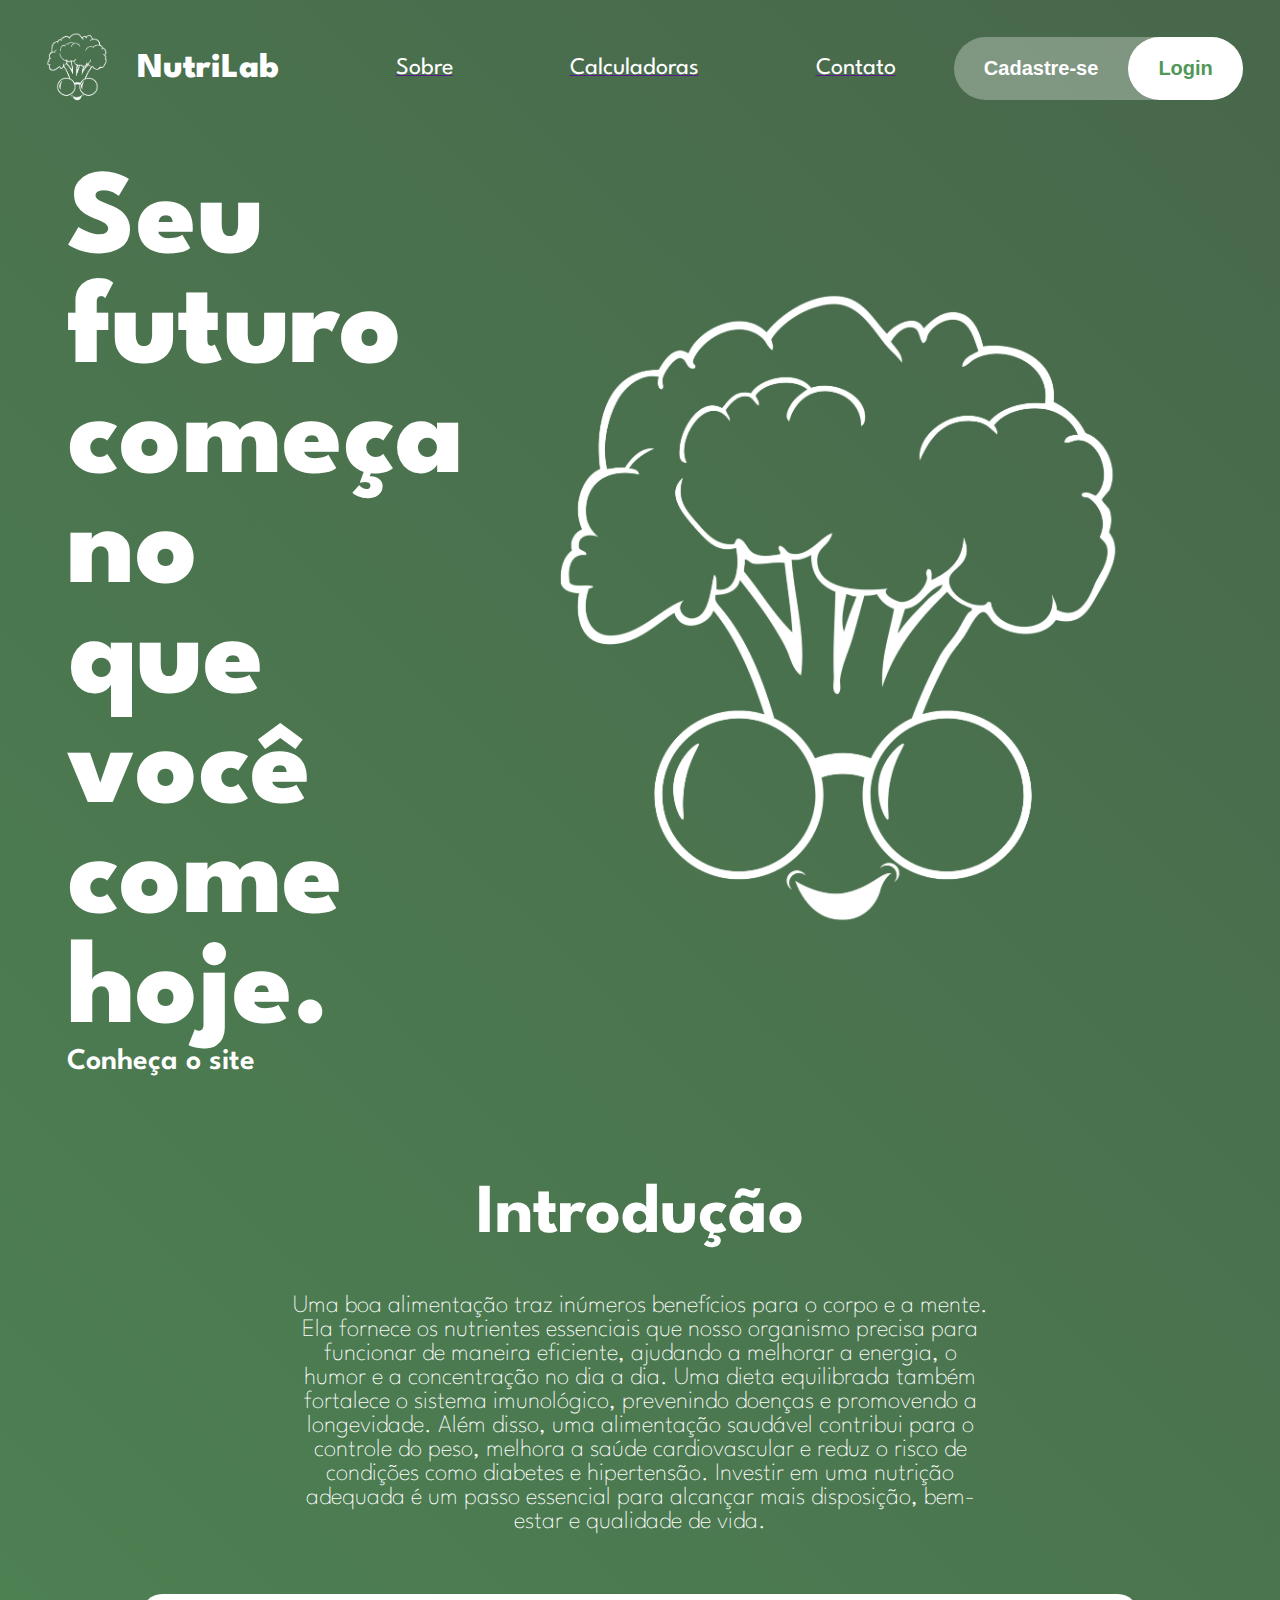
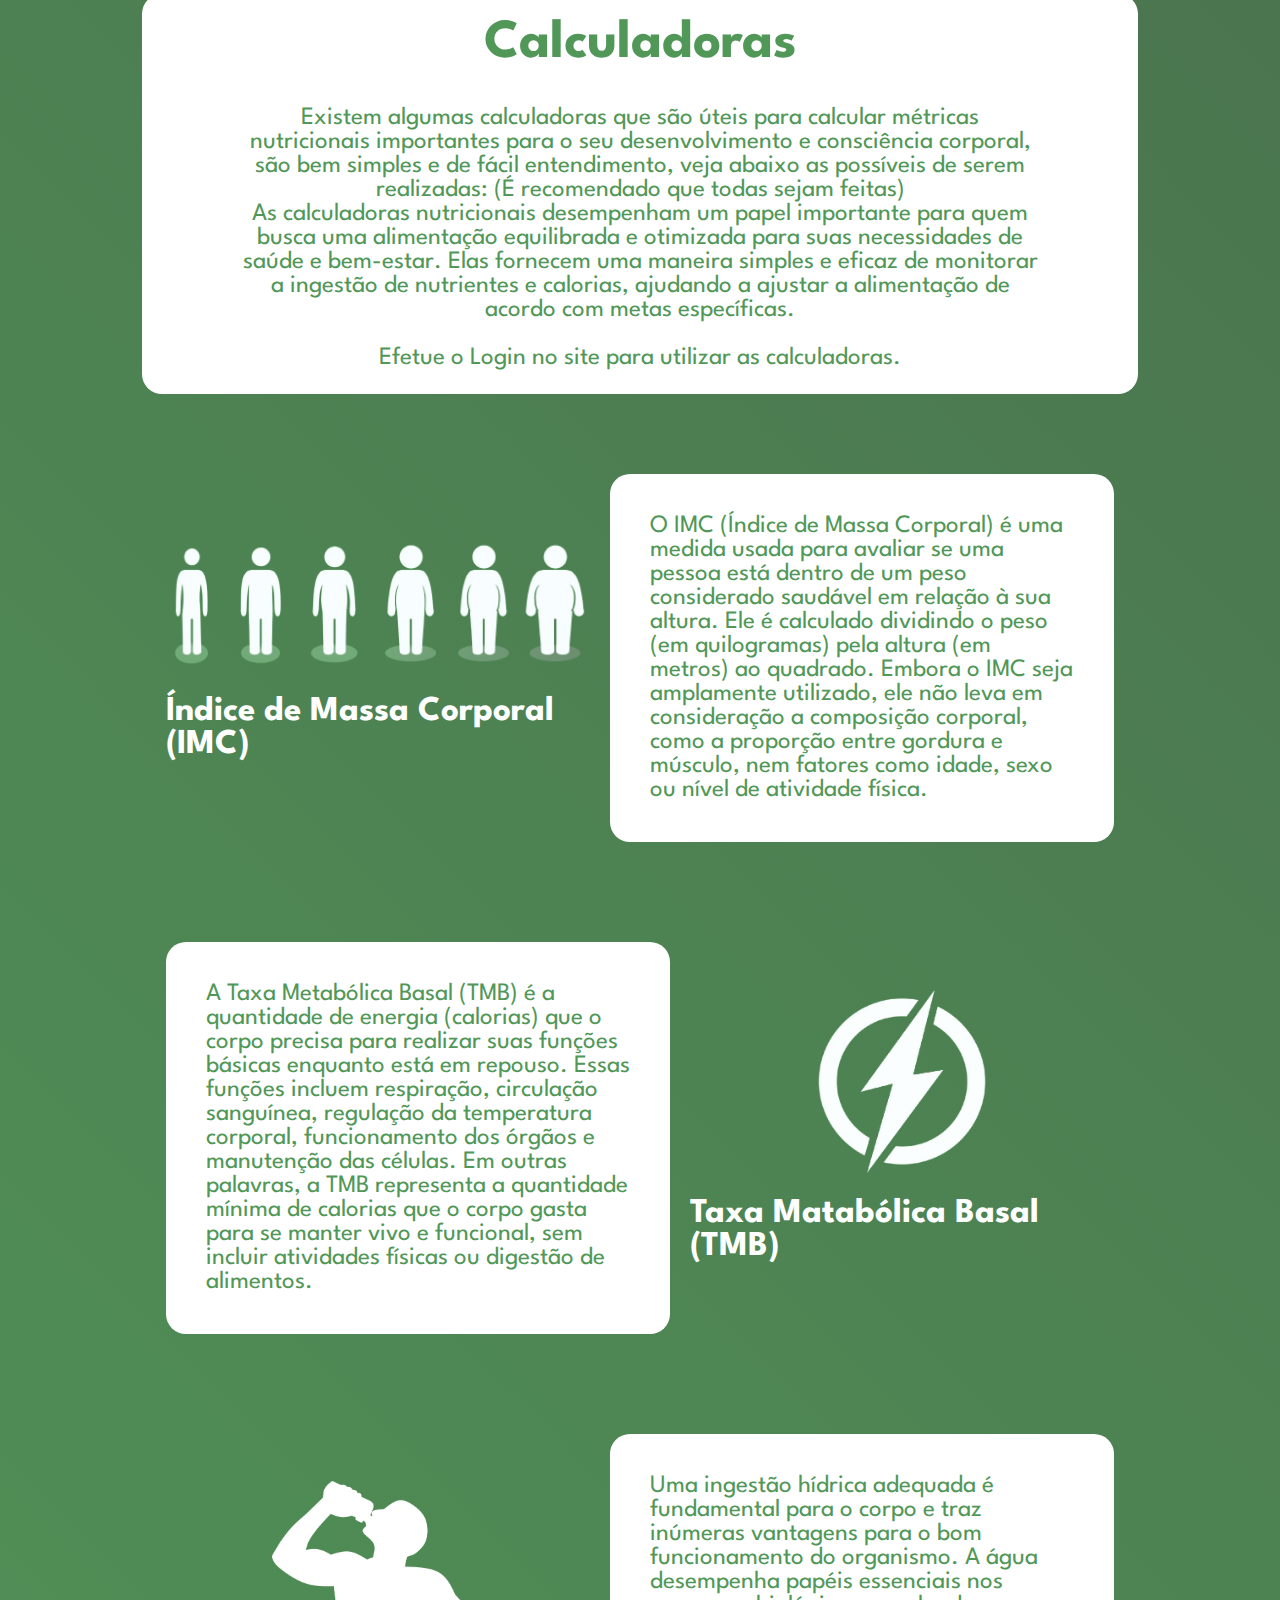
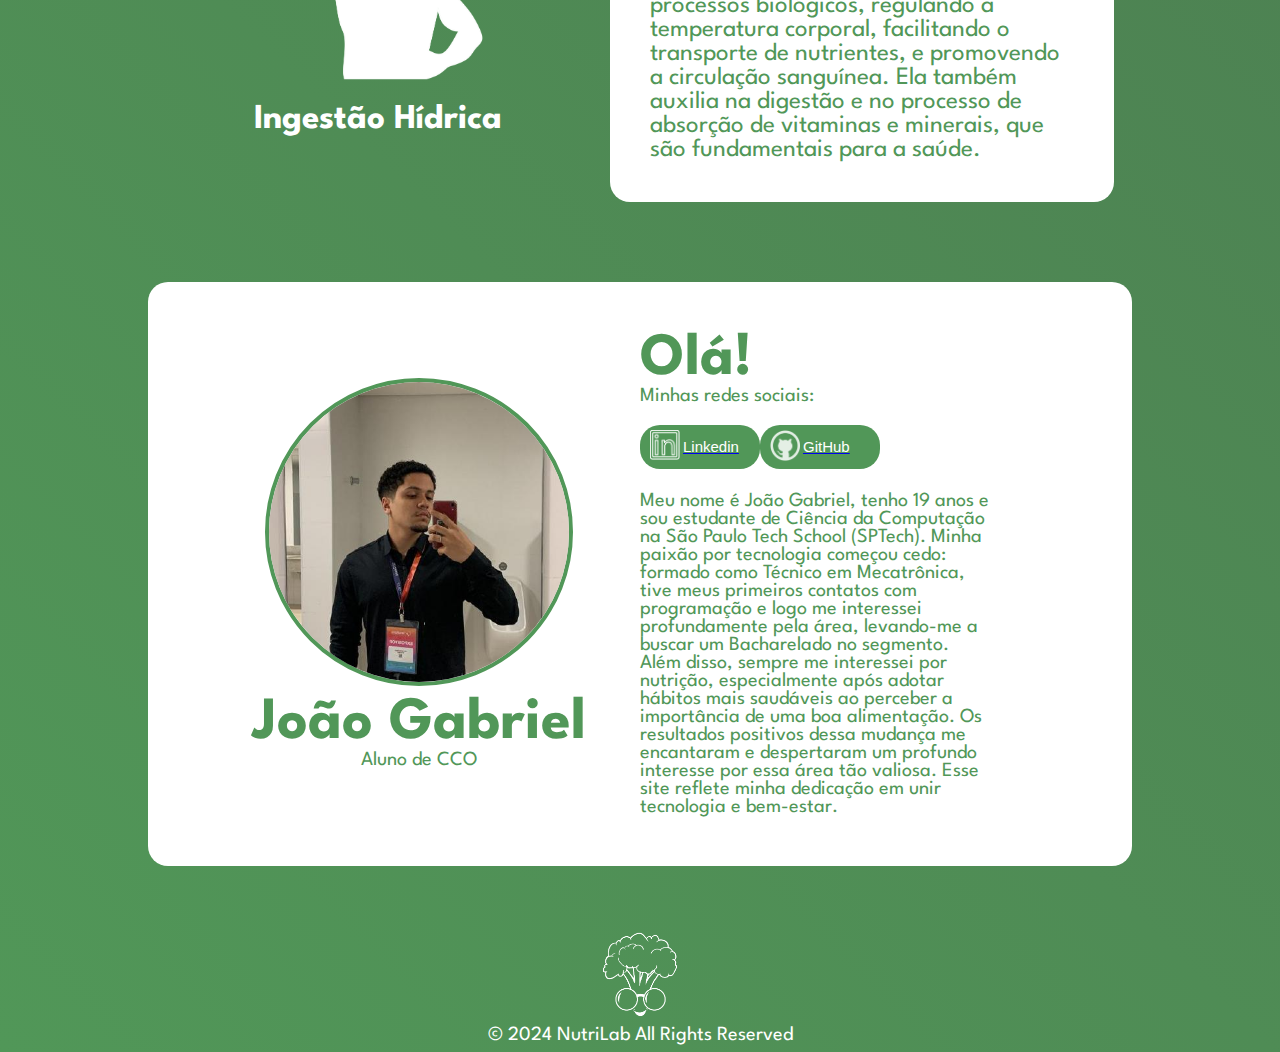
==== commit c337a3a3: "atualização" ====
--- a/index.html
+++ b/index.html
@@ -118,14 +118,61 @@
 
                 <img src="./assets/imc-removebg-preview.png" alt="">
                 <h1>Índice de Massa Corporal (IMC)</h1>
-        <!-- <span>O IMC (Índice de Massa Corporal) é uma medida usada para avaliar se uma pessoa está dentro de um peso
-            considerado saudável em relação à sua altura. Ele é calculado dividindo o peso (em quilogramas) pela
-            altura (em metros) ao quadrado. Embora o IMC seja amplamente utilizado, ele não leva em consideração a
-            composição corporal, como a proporção entre gordura e músculo, nem fatores como idade, sexo ou nível de
-            atividade física.</span> -->
-            </div>
-
-            <div class="descCalc"></div>
+
+            </div>
+
+            <div class="descCalc">
+
+                <span>O IMC (Índice de Massa Corporal) é uma medida usada para avaliar se uma pessoa está dentro de um
+                    peso
+                    considerado saudável em relação à sua altura. Ele é calculado dividindo o peso (em quilogramas) pela
+                    altura (em metros) ao quadrado. Embora o IMC seja amplamente utilizado, ele não leva em consideração
+                    a
+                    composição corporal, como a proporção entre gordura e músculo, nem fatores como idade, sexo ou nível
+                    de
+                    atividade física.</span>
+
+            </div>
+
+        </div>
+
+        
+        <div class="container">
+
+            <div class="descCalc">
+
+                <span>A Taxa Metabólica Basal (TMB) é a quantidade de energia (calorias) que o corpo precisa para realizar suas
+                    funções básicas enquanto está em repouso. Essas funções incluem respiração, circulação sanguínea, regulação
+                    da temperatura corporal, funcionamento dos órgãos e manutenção das células. Em outras palavras, a TMB
+                    representa a quantidade mínima de calorias que o corpo gasta para se manter vivo e funcional, sem incluir
+                    atividades físicas ou digestão de alimentos.</span>
+
+            </div>
+
+            <div class="imgCalc">
+
+                <img src="./assets/tmb.png" alt="" style="width: 40%;">
+                <h1>Taxa Matabólica Basal (TMB)</h1>
+
+            </div>
+
+
+        </div>
+
+        <div class="container">
+
+            <div class="imgCalc">
+
+                <img src="./assets/inngestao.png" alt="" style="width: 50%;">
+                <h1>Ingestão Hídrica</h1>
+
+            </div>
+
+            <div class="descCalc">
+
+                <span>Uma ingestão hídrica adequada é fundamental para o corpo e traz inúmeras vantagens para o bom funcionamento do organismo. A água desempenha papéis essenciais nos processos biológicos, regulando a temperatura corporal, facilitando o transporte de nutrientes, e promovendo a circulação sanguínea. Ela também auxilia na digestão e no processo de absorção de vitaminas e minerais, que são fundamentais para a saúde.</span>
+
+            </div>
 
         </div>
 
@@ -148,9 +195,8 @@
 
                 <div class="redes">
 
-                    <a href=""> <button> <img src="./assets/linkedin.png" alt=""> Linkedin </button> </a>
-                    <a href=""> <button> <img src="./assets/github.png" alt=""> GitHub </button> </a>
-                    <a href=""> <button> <img src="./assets/instagram.png" alt=""> Instagram </button> </a>
+                    <a href="https://www.linkedin.com/in/jo%C3%A3o-gabriel-carvalho-ribeiro-37b47125a/"> <button> <img src="./assets/linkedin.png" alt=""> Linkedin </button> </a>
+                    <a href="https://github.com/joaogcr"> <button> <img src="./assets/github.png" alt=""> GitHub </button> </a>
 
                 </div>
 
--- a/style.css
+++ b/style.css
@@ -160,12 +160,13 @@
     width: 63%;
     padding: 100px;
     border-radius: 20px;
-    height: 300px;
+    height: 200px;
 }
 
 .calc h1 {
     font-size: 55px;
     color: #519758;
+    margin-top: 0%;
 }
 
 .calc span {
@@ -179,19 +180,37 @@
     display: flex;
     justify-content: space-between;
     align-items: center;
-    flex-direction: column;
-    width: 100%;
+    width: 75%;
     gap: 20px;
     padding: 20px;
 }
 
+.imgCalc {
+    display: flex;
+    justify-content: center;
+    align-items: center;
+    flex-direction: column;
+    width: 50%;
+}
+
 .imgCalc img {
-    width: 50%;
+    width: 100%;
 }
 
 .imgCalc h1 {
-    color: #fff;
-}
+    font-size: 35px;
+    color: #fff;
+}
+
+.descCalc {
+    width: 50%;
+    font-size: 25px;
+    color: #519758;
+    display: flex;
+    background-color: #fff;
+    padding: 40px;
+    border-radius: 20px;
+} 
 
 .title {
     width: 80%;
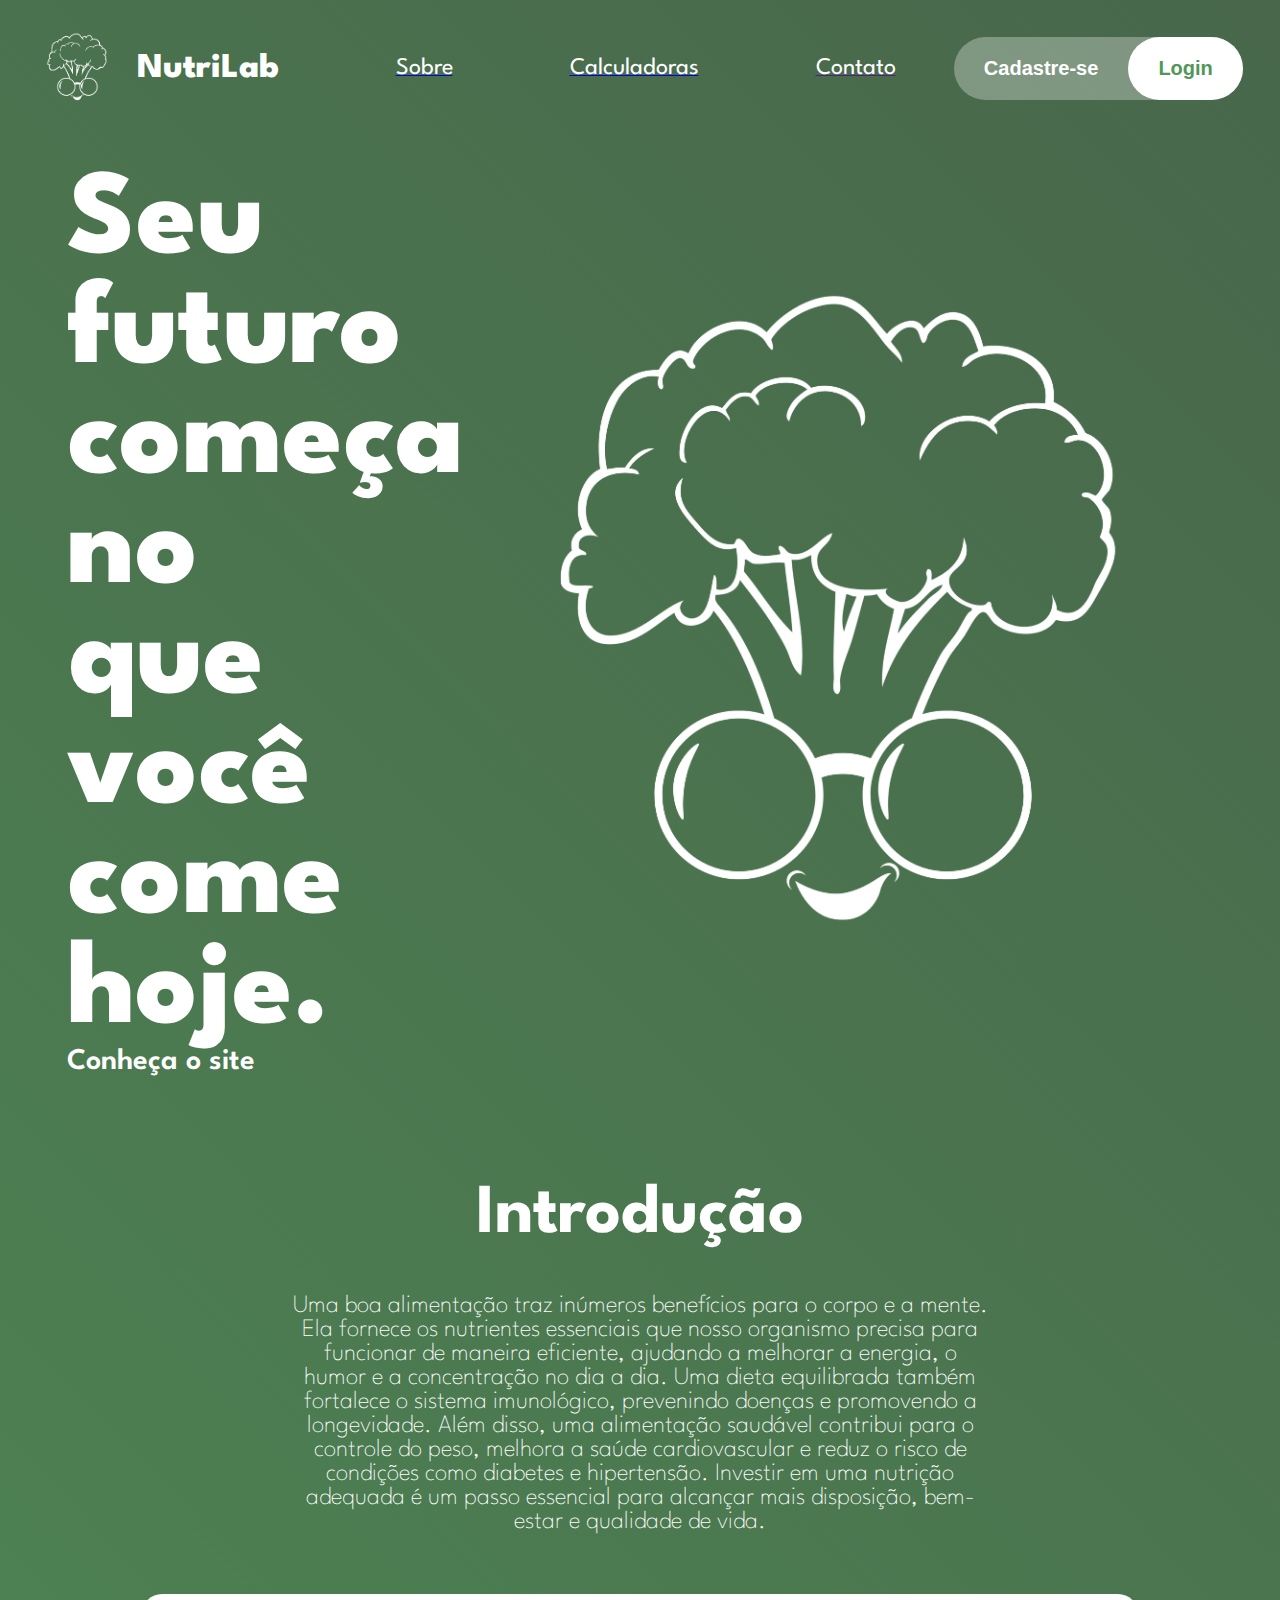
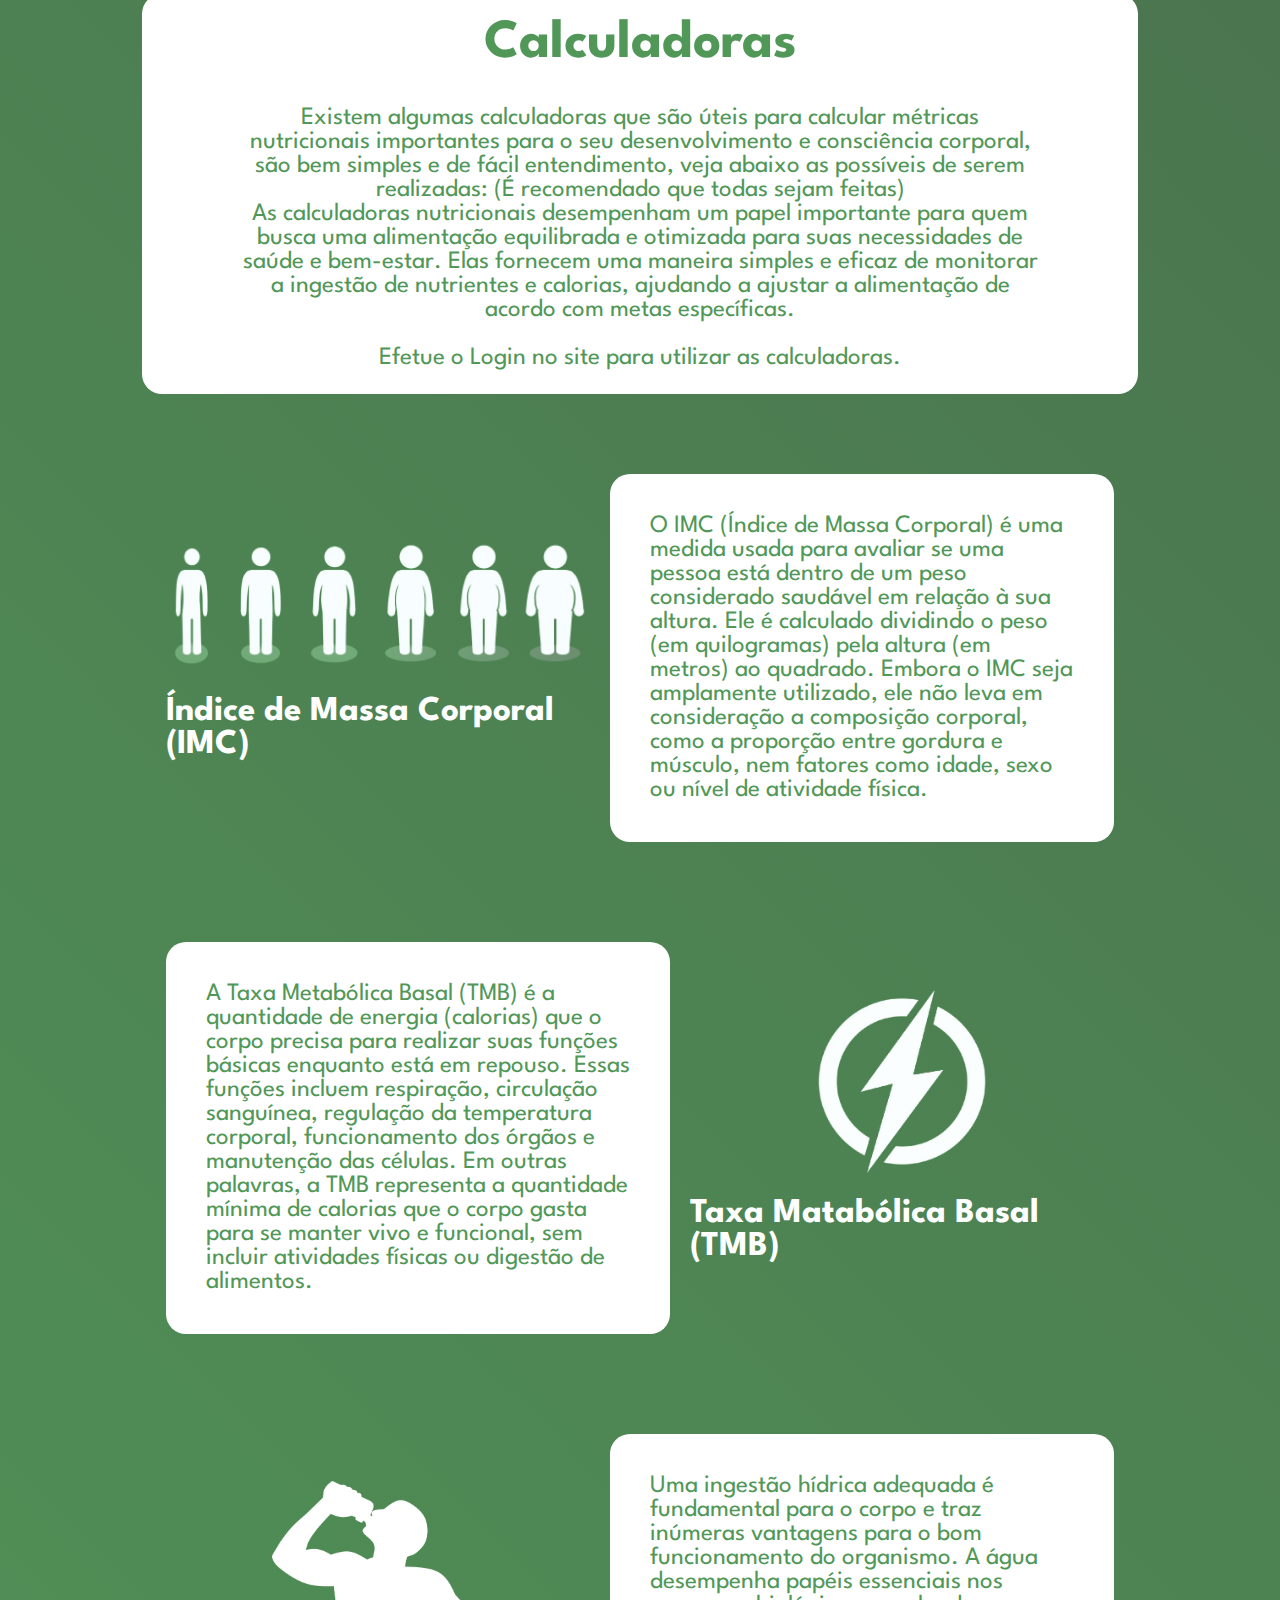
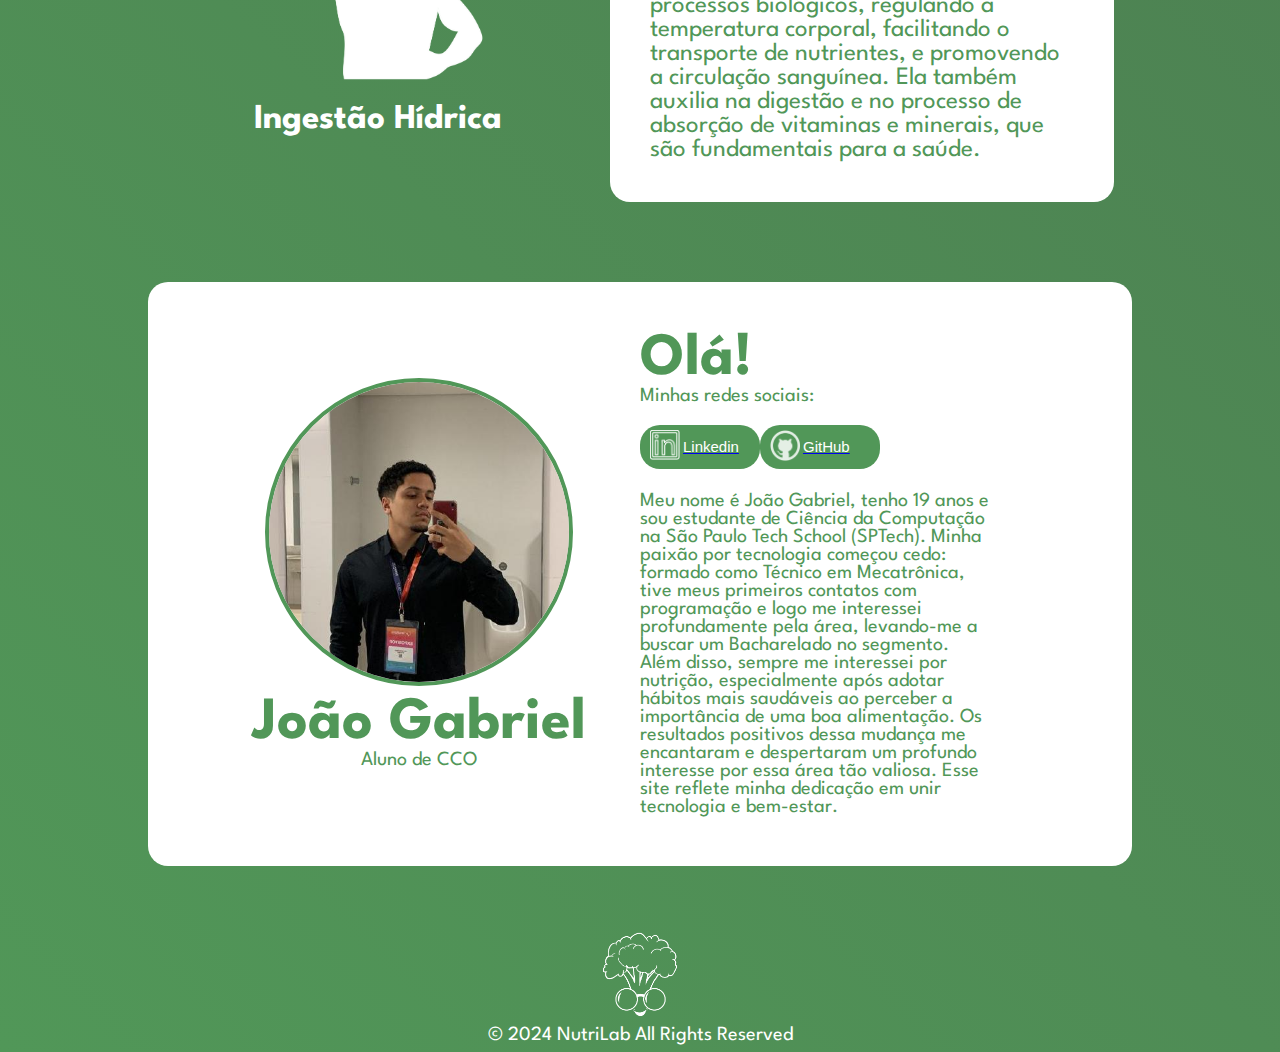
==== commit 2ca31dce: "Att" ====
--- a/index.html
+++ b/index.html
@@ -20,8 +20,8 @@
         </div>
 
         <div class="itens">
-            <a href=""><span>Sobre</span></a>
-            <a href=""><span>Calculadoras</span></a>
+            <a href="#sobrescroll"><span>Sobre</span></a>
+            <a href="#calcscroll"><span>Calculadoras</span></a>
             <a href=""><span>Contato</span></a>
         </div>
 
@@ -29,13 +29,13 @@
 
             <div class="botao1">
                 <button onclick="cadastrar()">
-                    <a href=""><span>Cadastre-se</span></a>
+                    <a href="./cadastro.html"><span>Cadastre-se</span></a>
                 </button>
             </div>
 
             <div class="botao2">
                 <button onclick="login()">
-                    <a href=""><span>Login</span></a>
+                    <a href="./login.html"><span>Login</span></a>
                 </button>
             </div>
 
@@ -94,7 +94,7 @@
 
         </div>
 
-        <div class="calc">
+        <div class="calc" id="calcscroll">
 
             <h1>Calculadoras</h1>
 
@@ -176,7 +176,7 @@
 
         </div>
 
-        <div class="sobre">
+        <div class="sobre" id="sobrescroll">
 
             <div class="descricaosobre">
 
--- a/style.css
+++ b/style.css
@@ -333,6 +333,7 @@
 }
 
 .campos button {
+    cursor: pointer;
     border: none;
     background-image: linear-gradient(45deg, #519758, #48674B);
     width: 71%;
@@ -355,6 +356,11 @@
     height: 700px;
 }
 
+/* html {
+    scroll-behavior: smooth;
+} */
+
+
 .apresentacao .titulo {
     color: #fff;
     font-weight: 600;
@@ -375,6 +381,8 @@
     width: 350px;
 }
 
+
+
 .inputs {
     display: flex;
     flex-direction: column;
@@ -396,11 +404,14 @@
 }
 
 .home {
+    cursor: pointer;
     border: none;
     border-radius: 12px;
+    width: 65%;
     padding: 10px;
     font-size: 20px;
     margin-top: 20px;
+    font-weight: 600;
     color: #519758;
 }
 
@@ -417,6 +428,7 @@
 }
 
 .camposcadastro button {
+    cursor: pointer;
     border: none;
     background-image: linear-gradient(45deg, #519758, #48674B);
     width: 71%;
@@ -427,6 +439,17 @@
     font-weight: 600;
 }
 
+.botaocadastro {
+    border: none;
+    background-image: linear-gradient(45deg, #519758, #48674B);
+    width: 71%;
+    border-radius: 20px;
+    height: 50px;
+    color: #fff;
+    margin-top: 10px;
+    font-weight: 600;
+}
+
 #div_calculadora {
     display: flex;
     justify-content: center;
@@ -493,13 +516,13 @@
     color: #48674B;
 }
 
-.containerlec button {
-    border: none;
-    background-image: linear-gradient(45deg, #519758, #48674B);
-    width: 50%;
+.containerlec .home button {
+    border: none;
+    background-image: #fff;
+    width: 71%;
     border-radius: 20px;
     height: 50px;
-    color: #fff;
+    color: #519758;
     margin-top: 10px;
     font-weight: 600;
     font-size: 20px;
